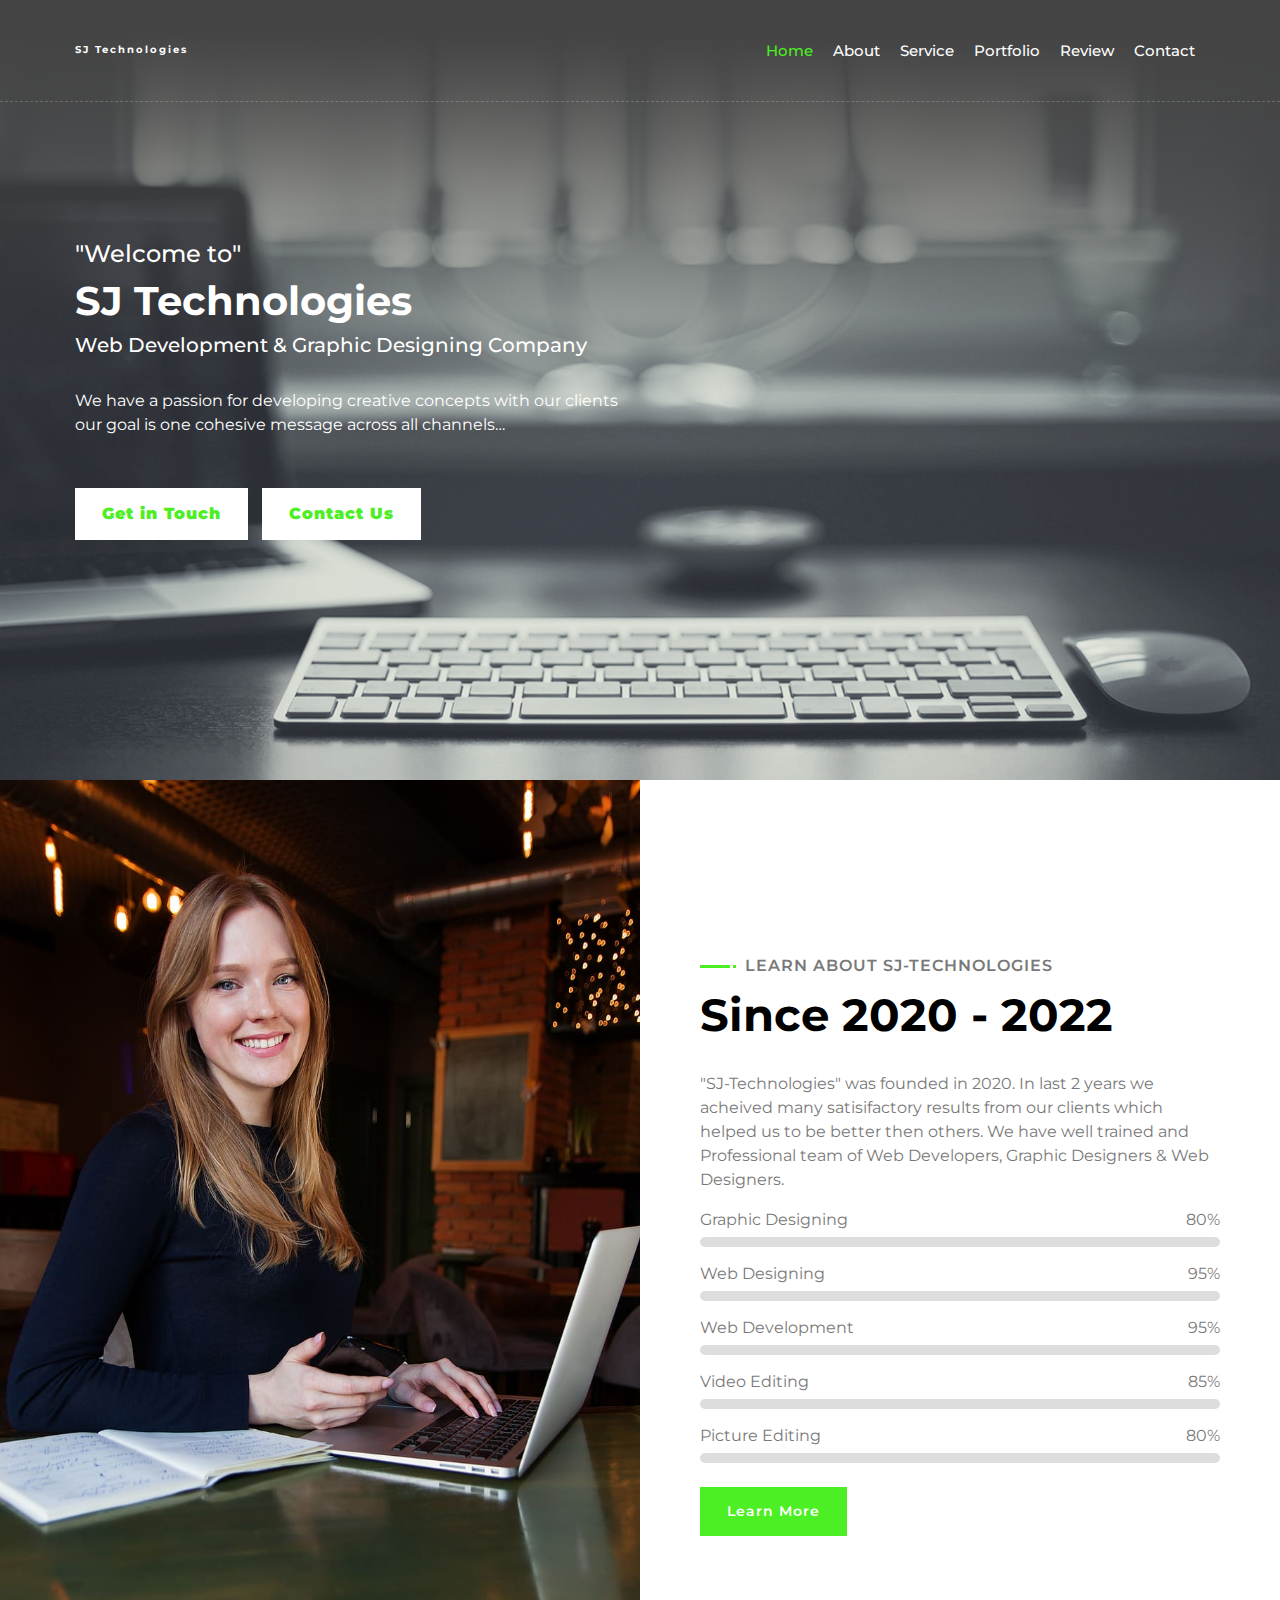
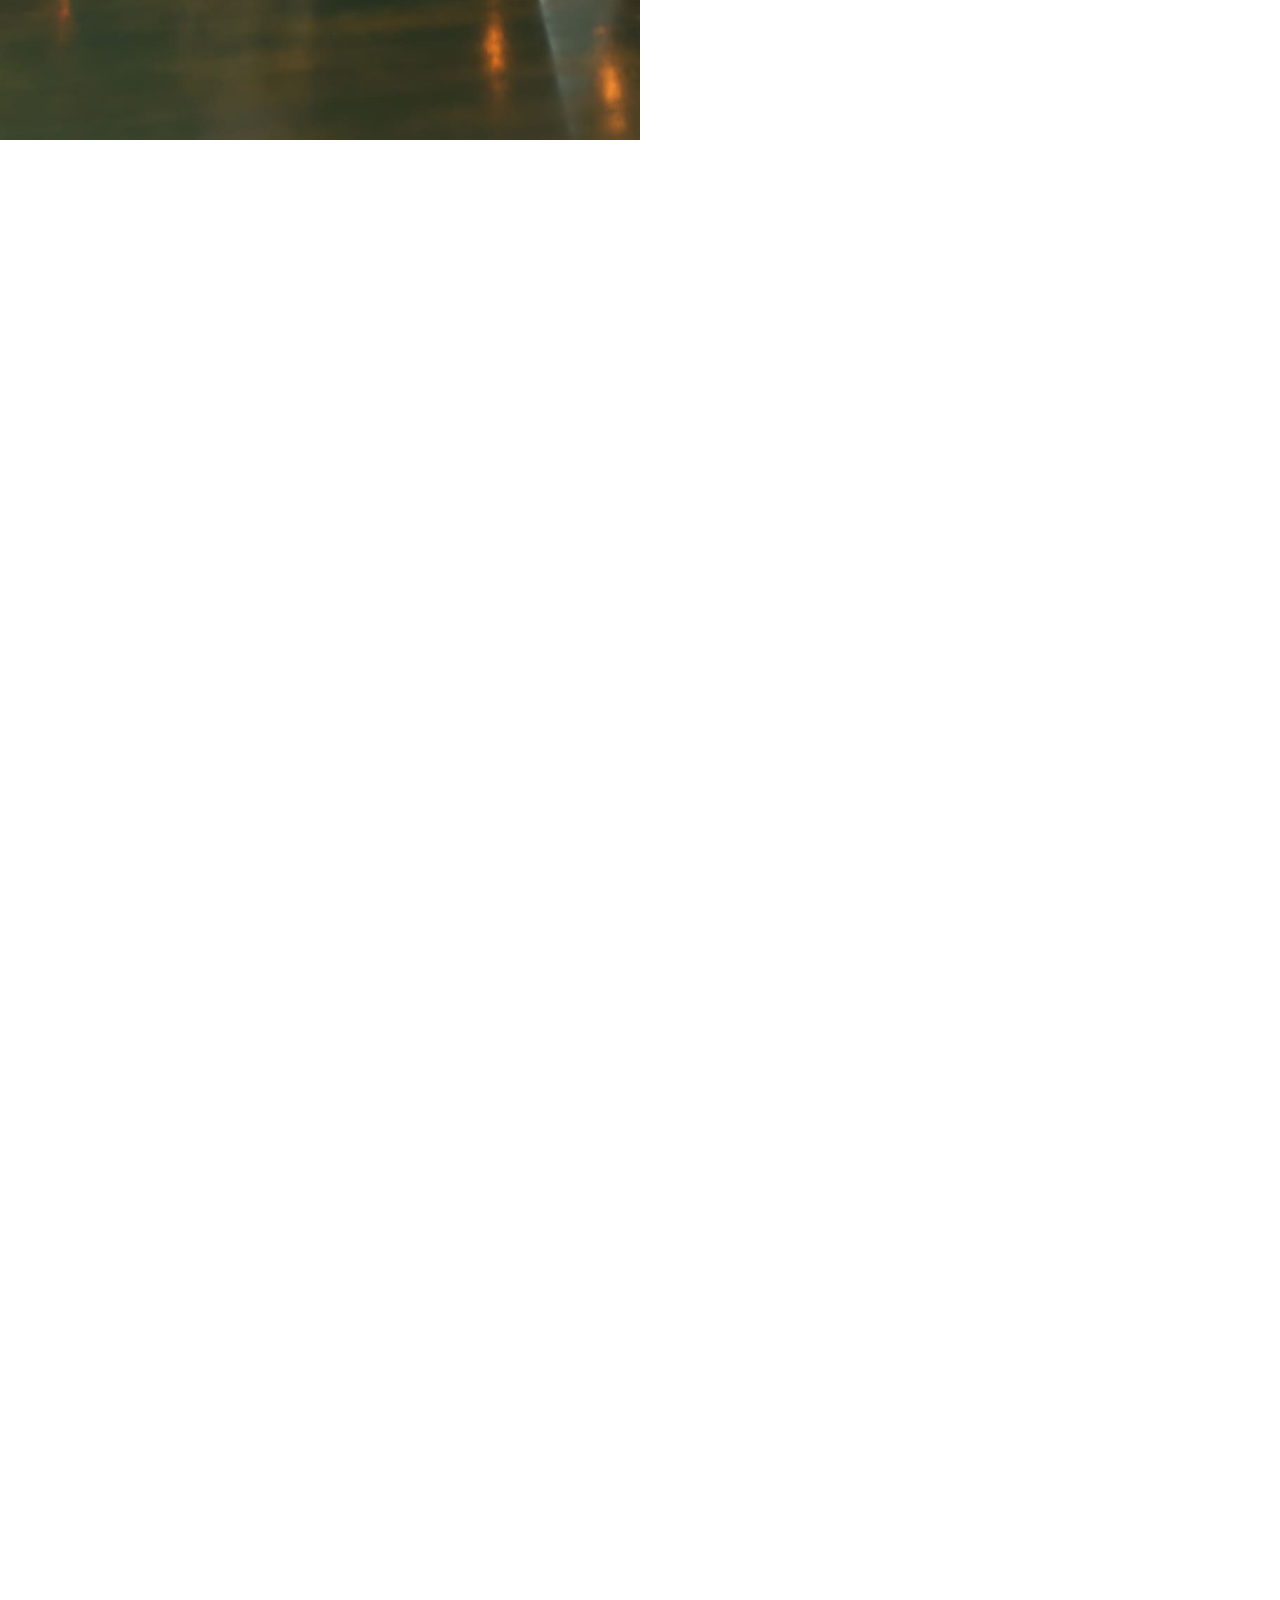
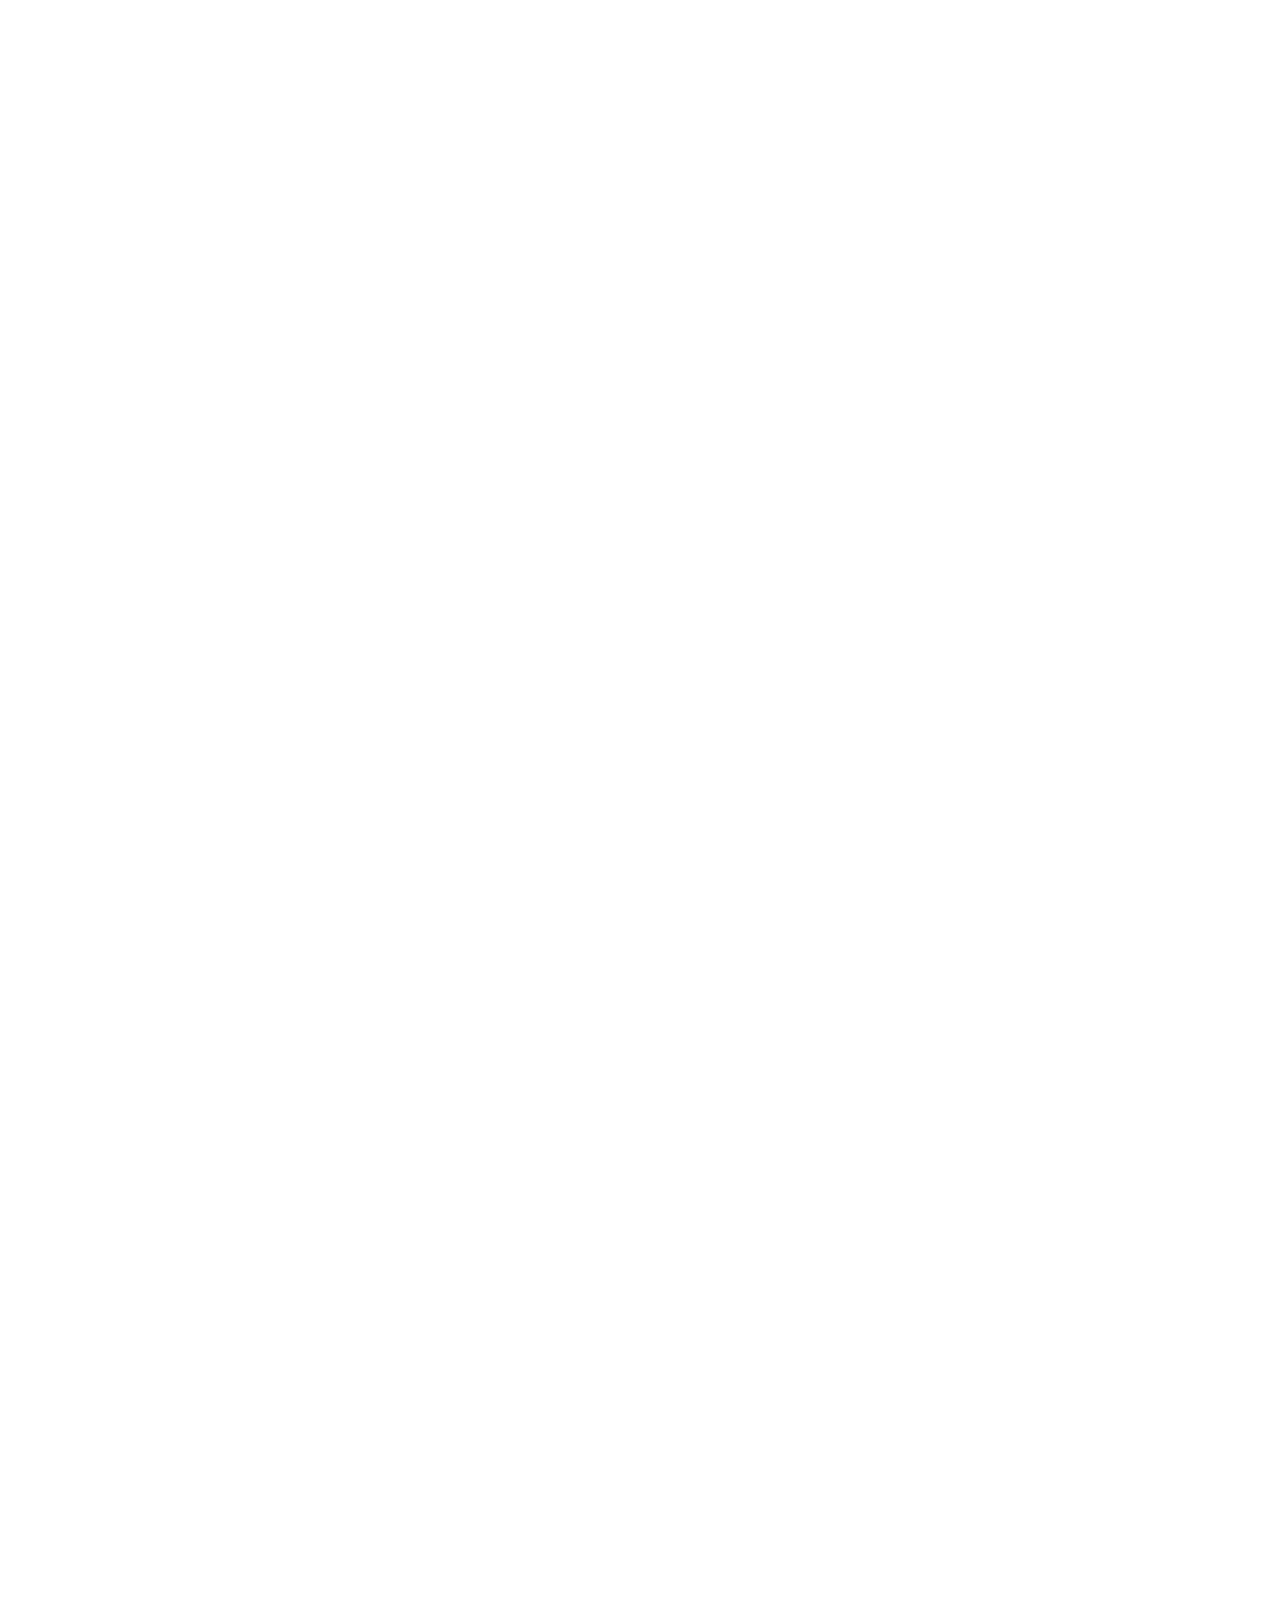
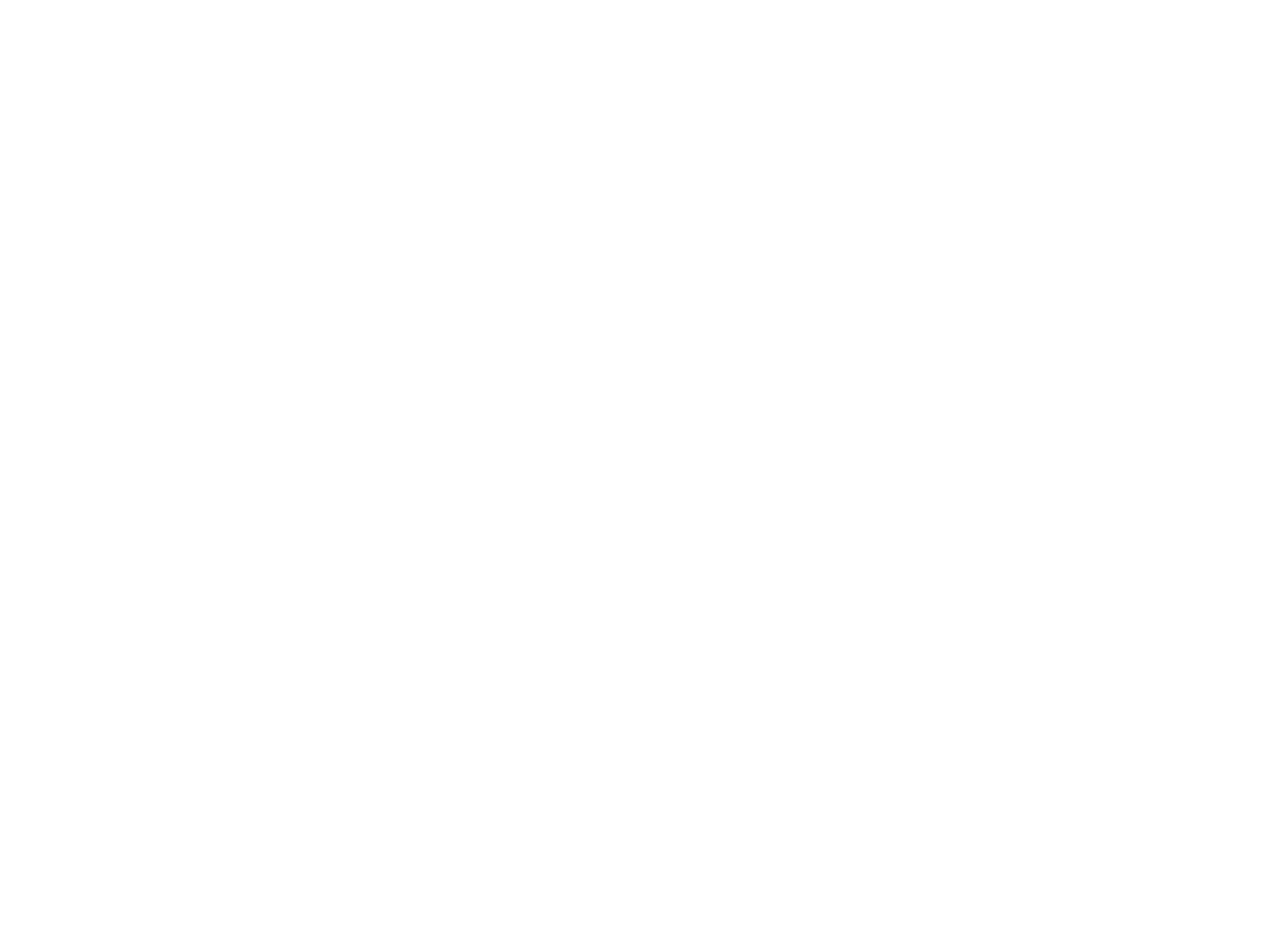
==== index.html @ 044979f4 "Update index.html" ====
<!DOCTYPE html>
<html lang="en">
    <head>
        <meta charset="utf-8">
        <title>SJ Technologies-The Name of Trust</title>
        <link rel="icon" type="image/x-icon" href="/img/favicon.ico">
        <meta content="width=device-width, initial-scale=1.0" name="viewport">
        <meta content="" name="keywords">
        <meta content="" name="description">

        <!-- Google Font ------>
        <link href="https://fonts.googleapis.com/css2?family=Montserrat:wght@300;400;500;600;700&display=swap" rel="stylesheet">

        <!-- CSS Libraries ------->
        <link href="https://stackpath.bootstrapcdn.com/bootstrap/4.4.1/css/bootstrap.min.css" rel="stylesheet">
        <link href="https://cdnjs.cloudflare.com/ajax/libs/font-awesome/5.10.0/css/all.min.css" rel="stylesheet">
        <link href="lib/animate/animate.min.css" rel="stylesheet">
        <link href="lib/owlcarousel/assets/owl.carousel.min.css" rel="stylesheet">
        <link href="lib/lightbox/css/lightbox.min.css" rel="stylesheet">

        <!----- My  Stylesheet ------>
        <link href="css/style.css" rel="stylesheet"
    </head>

    <body data-spy="scroll" data-target=".navbar" data-offset="51">
        <!-- Nav Bar Start ------->
        <div class="navbar navbar-expand-lg bg-light navbar-light">
            <div class="container-fluid">
                <a href="index.html" class="navbar-brand" style="font-size: 10px;" >SJ Technologies</a>
                <button type="button" class="navbar-toggler" data-toggle="collapse" data-target="#navbarCollapse">
                    <span class="navbar-toggler-icon"></span>
                </button>

                <div class="collapse navbar-collapse justify-content-between" id="navbarCollapse">
                    <div class="navbar-nav ml-auto">
                        <a href="#home" class="nav-item nav-link active">Home</a>
                        <a href="#about" class="nav-item nav-link">About</a>
                        <a href="#service" class="nav-item nav-link">Service</a>
                        <a href="#portfolio" class="nav-item nav-link">Portfolio</a>
                        <a href="#review" class="nav-item nav-link">Review</a>
                        <a href="#contact" class="nav-item nav-link">Contact</a>
                    </div>
                </div>
            </div>
        </div>
        <!-- Nav Bar End ------->


        <!-- shaizy Start -->
        <div class="shaizy" id="home">
            <div class="container-fluid">
                <div class="row align-items-center">
                    <div class="col-sm-12 col-md-6">
                        <div class="shaizy-content">
                            <div class="my data-text">
                                <br><br><br><br><br>
                                <h4 class="typed-text" style="color:#fff" >"Welcome to"</h4>
                                <h1><b>SJ Technologies</b></h1>
                                <h5 style="color: #fff;">Web Development & Graphic Designing Company</h5>
                                <div class="typed-text" style="color:#fff;">
                                <br>We have a passion for developing creative concepts with our clients  
                                our goal is one cohesive message across all channels…</p></div>
                            </div>
                            <div class="shaizy-btn">
                                <a class="btn" href="https://wa.me/923081568378?text=Hello%2C%20I%20have%20a%20question%20about%20your%20service.%0ACan%20you%20help%20me%20%3F" style="font-size:medium ;"><b>Get in Touch</b></a>
                                <a class="btn" href="#contact" style="font-size:medium ;"><b>Contact Us</b></a>
                            <br><br><br><br><br><br><br><br><br><br><br> 
                            </div>
                        </div>
                    </div>
                    </div>
                </div>
            </div>
        </div>
        <!-- Shaizy End -->


        <!-- About Start -->
        <div class="about wow fadeInUp" data-wow-delay="0.1s" id="about">
            <div class="container-fluid">
                <div class="row align-items-center">
                    <div class="col-lg-6">
                        <div class="about-img">
                            <img src="img/about.jpg" alt="Image">
                        </div>
                    </div>
                    <div class="col-lg-6">
                        <div class="about-content">
                            <div class="section-header text-left">
                                <p>Learn About SJ-Technologies</p>
                                <h2>Since 2020 - 2022</h2>
                            </div>
                            <div class="about-text">
                                <p>
                                    "SJ-Technologies" was founded in 2020.
                                 In last 2 years we acheived many satisifactory results from our clients which helped us to be better then others. We have well trained and Professional team of Web Developers, Graphic Designers & Web Designers.    
                                </p>
                            </div>
                            <div class="skills">
                                <div class="skill-name">
                                    <p>Graphic Designing</p><p>80%</p>
                                </div>
                                <div class="progress">
                                    <div class="progress-bar" role="progressbar" aria-valuenow="80" aria-valuemin="0" aria-valuemax="100"></div>
                                </div>
                                <div class="skill-name">
                                    <p>Web Designing</p><p>95%</p>
                                </div>
                                <div class="progress">
                                    <div class="progress-bar" role="progressbar" aria-valuenow="95" aria-valuemin="0" aria-valuemax="100"></div>
                                </div>
                                <div class="skill-name">
                                    <p>Web Development</p><p>95%</p>
                                </div>
                                <div class="progress">
                                    <div class="progress-bar" role="progressbar" aria-valuenow="95" aria-valuemin="0" aria-valuemax="100"></div>
                                </div>
                                <div class="skill-name">
                                    <p>Video Editing</p><p>85%</p>
                                </div>
                                <div class="progress">
                                    <div class="progress-bar" role="progressbar" aria-valuenow="85" aria-valuemin="0" aria-valuemax="100"></div>
                                </div>
                                <div class="skill-name">
                                    <p>Picture Editing</p><p>80%</p>
                                </div>
                                <div class="progress">
                                    <div class="progress-bar" role="progressbar" aria-valuenow="80" aria-valuemin="0" aria-valuemax="100"></div>
                                </div>
                                <br>
                            <a class="btn" href="#portfolio">Learn More</a>
                        </div>
                    </div>
                </div>
            </div>
        </div>
        <!-- About End -->
        
        
        <!-- Service Start -->
        <div class="service" id="service">
            <div class="container">
                <div class="section-header text-center wow zoomIn" data-wow-delay="0.1s">
                    Our
                    <h2>Amazing Quality Services</h2>
                </div>
                <div class="row">
                    <div class="col-lg-6 wow fadeInUp" data-wow-delay="0.0s">
                        <div class="service-item">
                            <div class="service-icon">
                                <i class="fa fa-laptop"></i>
                            </div>
                            <div class="service-text">
                                <h3>Graphic Designing</h3>
                                <p>
                                    We have a creative team of graphic designers which will amke your moments joyful.
                            
                                </p>
                            </div>
                        </div>
                    </div>
                    <div class="col-lg-6 wow fadeInUp" data-wow-delay="0.2s">
                        <div class="service-item">
                            <div class="service-icon">
                                <i class="fa fa-laptop-code"></i>
                            </div>
                            <div class="service-text">
                                <h3>Web Development</h3>
                                <p>
                                  We have a well trained & Professional Staff for Web Development.  
                                </p>
                            </div>
                        </div>
                    </div>
                    <div class="col-lg-6 wow fadeInUp" data-wow-delay="0.2s">
                        <div class="service-item">
                            <div class="service-icon">
                                <i class="fa fa-dice-d20"></i>
                            </div>
                            <div class="service-text">
                                <h3>Web Designing</h3>
                                <p>
                                  We have a best web designers which are willing to make your website attractive.  
                                </p>
                            </div>
                        </div>
                    </div>
                           
        <!-- Service End -->
        
        


        <!-- Portfolio Start -->
        <div class="portfolio" id="portfolio">
            <div class="container">
                <div class="section-header text-center wow zoomIn" data-wow-delay="0.1s">
                    <p>Our Portfolio</p>
                    <h2>Our Excellent Portfolio</h2>
                </div>
                <div class="row">
                    <div class="col-12">
                    </div>
                </div>
                <div class="row portfolio-container">
                    <div class="col-lg-4 col-md-6 col-sm-12 portfolio-item filter-1 wow fadeInUp" data-wow-delay="0.0s">
                        <div class="portfolio-wrap">
                            <div class="portfolio-img">
                                <img src="img/portfolio-1.jpg" alt="Image">
                            </div>
                            <div class="portfolio-text">
                                <h3>eCommerce Website</h3>
                                <a class="btn" href="img/portfolio-1.jpg" data-lightbox="portfolio">+</a>
                            </div>
                        </div>
                    </div>
                    <div class="col-lg-4 col-md-6 col-sm-12 portfolio-item filter-2 wow fadeInUp" data-wow-delay="0.2s">
                        <div class="portfolio-wrap">
                            <div class="portfolio-img">
                                <img src="img/portfolio-2.jpg" alt="Image">
                            </div>
                            <div class="portfolio-text">
                                <h3>Product Landing Page</h3>
                                <a class="btn" href="img/portfolio-2.jpg" data-lightbox="portfolio">+</a>
                            </div>
                        </div>
                    </div>
                    <div class="col-lg-4 col-md-6 col-sm-12 portfolio-item filter-3 wow fadeInUp" data-wow-delay="0.4s">
                        <div class="portfolio-wrap">
                            <div class="portfolio-img">
                                <img src="img/portfolio-3.jpg" alt="Image">
                            </div>
                            <div class="portfolio-text">
                                <h3>Business Website</h3>
                                <a class="btn" href="img/portfolio-3.jpg" data-lightbox="portfolio">+</a>
                            </div>
                        </div>
                    </div>
                    <div class="col-lg-4 col-md-6 col-sm-12 portfolio-item filter-1 wow fadeInUp" data-wow-delay="0.6s">
                        <div class="portfolio-wrap">
                            <div class="portfolio-img">
                                <img src="img/portfolio-4.jpg" alt="Image">
                            </div>
                            <div class="portfolio-text">
                                <h3>Logo Designing</h3>
                                <a class="btn" href="img/portfolio-4.jpg" data-lightbox="portfolio">+</a>
                            </div>
                        </div>
                    </div>
                    <div class="col-lg-4 col-md-6 col-sm-12 portfolio-item filter-2 wow fadeInUp" data-wow-delay="0.8s">
                        <div class="portfolio-wrap">
                            <div class="portfolio-img">
                                <img src="img/portfolio-5.jpg" alt="Image">
                            </div>
                            <div class="portfolio-text">
                                <h3>Social Media Covers</h3>
                                <a class="btn" href="img/portfolio-5.jpg" data-lightbox="portfolio">+</a>
                            </div>
                        </div>
                    </div>
                    <div class="col-lg-4 col-md-6 col-sm-12 portfolio-item filter-3 wow fadeInUp" data-wow-delay="1s">
                        <div class="portfolio-wrap">
                            <div class="portfolio-img">
                                <img src="img/portfolio-6.jpg" alt="Image">
                            </div>
                            <div class="portfolio-text">
                                <h3>Video Editing Services</h3>
                                <a class="btn" href="img/portfolio-6.jpg" data-lightbox="portfolio">+</a>
                            </div>
                        </div>
                    </div>
                </div>
            </div>
        </div><br><br><br><br><br><br>
        <!-- Portfolio End -->
        
        
        <!-- Testimonial Start -->
        <div class="testimonial wow fadeInUp" data-wow-delay="0.1s" id="review">
            <div class="container">
                <div class="testimonial-icon">
                    <div class="text-center" >
                        <h5 style="color:rgba(17, 17, 17, 0.322) ;"><b>Our</b></h5>
                        <h1><b>Recent Client Reviews</b></h1>
                    </div>
                    <i class="fa fa-quote-left"></i>
                </div>
                <div class="owl-carousel testimonials-carousel">
                    <div class="testimonial-item">
                        <div class="testimonial-img">
                            <img src="img/testimonial-1.jpg" alt="Image">
                        </div>
                        <div class="testimonial-text">
                            <p>
                                Great Services in a short time.
                            </p>
                            <h3>Jack Stuart</h3>
                            <h4>Small Business Entrepreneur</h4>
                        </div>
                    </div>
                    <div class="testimonial-item">
                        <div class="testimonial-img">
                            <img src="img/testimonial-2.jpg" alt="Image">
                        </div>
                        <div class="testimonial-text">
                            <p>
                                “By my best estimates, what you’ve done that was just perfect. We can constantly improve because of people like you.”
                            </p>
                            <h3>Mike Harrison</h3>
                            <h4>E-Commerce</h4>
                        </div>
                    </div>
                    <div class="testimonial-item">
                        <div class="testimonial-img">
                            <img src="img/testimonial-3.jpg" alt="Image">
                        </div>
                        <div class="testimonial-text">
                            <p>
                                Shahwaiz, was very pleasant to work with. In addition he did excellent work. I recommend him highly
                            </p>
                            <h3>Rose Barquin</h3>
                            <h4>Spanish Language Teacher</h4>
                        </div>
                    </div>
                </div>
            </div>
        </div>
        <!-- Testimonial End -->
        
        
        <!-- BOD Start -->
                <div class="team" id="team">
                    <div class="container">
                        <div class="section-header text-center wow zoomIn" data-wow-delay="0.1s">
                            <p>Our</p>
                            <h2>Board of Directors</h2>
                        </div>
                        <div class="row">
                            <div class="col-lg-6 wow fadeInUp" data-wow-delay="0.0s">
                                <div class="team-item">
                                    <div class="team-img">
                                        <img src="img/Shaizy.jpg" alt="Shahwaiz Shahid Ali Khan">
                                    </div>
                                    <div class="team-text">
                                        <h2>Shahwaiz Shahid Ali Khan</h2>
                                        <h4>Director & Founder of SJ Technologies</h4>
                                        <div class="team-social">
                                            <a class="btn" href=""><i class="fab fa-twitter"></i></a>
                                            <a class="btn" href="https://m.facebook.com/alexhunt8"><i class="fab fa-facebook-f"></i></a>
                                            <a class="btn" href=""><i class="fab fa-linkedin-in"></i></a>
                                            <a class="btn" href=""><i class="fab fa-instagram"></i></a>
                                        </div>
                                    </div>
                                </div>
                            </div>
                            <div class="col-lg-6 wow fadeInUp" data-wow-delay="0.2s">
                                <div class="team-item">
                                    <div class="team-img">
                                        <img src="img/saad.jpg" alt="Saad Saleem">
                                    </div>
                                    <div class="team-text">
                                        <h2>Saad Saleem</h2>
                                        <h4>C.E.O & Co-Founder of SJ Technologies</h4>
                                        <div class="team-social">
                                            <a class="btn" href=""><i class="fab fa-twitter"></i></a>
                                            <a class="btn" href=""><i class="fab fa-facebook-f"></i></a>
                                            <a class="btn" href=""><i class="fab fa-linkedin-in"></i></a>
                                            <a class="btn" href=""><i class="fab fa-instagram"></i></a>
                                        </div>
                                    </div>
                                </div>
                            </div>
                    
                <!-- BOD End -->
        
        <!-- Contact Start -->
        <div class="contact wow fadeInUp" data-wow-delay="0.1s" id="contact">
            <div class="container-fluid">
                <div class="container">
                    <div class="row align-items-center">
                        <div class="col-md-4"></div>
                        <div class="col-md-8">
                            <div class="contact-form">
                                <div id="success"></div>
                                <form name="sentMessage" id="contactForm" novalidate="novalidate">
                                    <div class="control-group">
                                        <input type="text" class="form-control" id="name" placeholder="Your Name" required="required" data-validation-required-message="Please enter your name" />
                                        <p class="help-block"></p>
                                    </div>
                                    <div class="control-group">
                                        <input type="email" class="form-control" id="email" placeholder="Your Email" required="required" data-validation-required-message="Please enter your email" />
                                        <p class="help-block"></p>
                                    </div>
                                    <div class="control-group">
                                        <input type="text" class="form-control" id="subject" placeholder="Subject" required="required" data-validation-required-message="Please enter a subject" />
                                        <p class="help-block"></p>
                                    </div>
                                    <div class="control-group">
                                        <textarea class="form-control" id="message" placeholder="Message" required="required" data-validation-required-message="Please enter your message"></textarea>
                                        <p class="help-block"></p>
                                    </div>
                                    <div>
                                        <button class="btn" type="submit" id="sendMessageButton">Send Message</button>
                                    </div>
                                </form>
                            </div>
                        </div>
                    </div>
                </div>
            </div>
        </div>
        <!-- Contact End -->

        <!-- Footer Start -->
        <div class="footer wow fadeIn" data-wow-delay="0.3s">
            <div class="container-fluid">
                <div class="container">
                    <div class="footer-info">
                        <h2>SJ-Technologies</h2>
                        <h3>Islamabad Capital Territory, Pakistan</h3>
                        <div class="footer-menu">
                            <p>+92-3081568378</p>
                            <p>info@sjtechnologies.com</p>
                        </div>
                        <div class="footer-social">
                            <a href=""><i class="fab fa-twitter"></i></a>
                            <a href="https://m.facebook.com/sjtechnogies5"><i class="fab fa-facebook-f"></i></a>
                            <a href=""><i class="fab fa-youtube"></i></a>
                            <a href=""><i class="fab fa-instagram"></i></a>
                            <a href=""><i class="fab fa-linkedin-in"></i></a>
                        </div>
                    </div>
                </div>
                <div class="container copyright">
                    <p>&copy; <a href="#">Shawaiz.com</a>, All Right Reserved | 
                </div>
            </div>
        </div>
        <!-- Footer End -->
        
        
        <!-- Back to top button -->
        <a href="#home" class="btn back-to-top"><i class="fas fa-chevron-up"></i></a>
        
        
        <!-- Pre Loader -->
        <div id="loader" class="show">
            <div class="loader"></div>
        </div>

        
        <!-- JavaScript Libraries -->
        <script src="https://code.jquery.com/jquery-3.4.1.min.js"></script>
        <script src="https://stackpath.bootstrapcdn.com/bootstrap/4.4.1/js/bootstrap.bundle.min.js"></script>
        <script src="lib/easing/easing.min.js"></script>
        <script src="lib/wow/wow.min.js"></script>
        <script src="lib/waypoints/waypoints.min.js"></script>
        <script src="lib/typed/typed.min.js"></script>
        <script src="lib/owlcarousel/owl.carousel.min.js"></script>
        <script src="lib/isotope/isotope.pkgd.min.js"></script>
        <script src="lib/lightbox/js/lightbox.min.js"></script>
        
        <!-- Contact Javascript File -->
        <script src="mail/jqBootstrapValidation.min.js"></script>
        <script src="mail/contact.js"></script>

        <!--Javascript -->
        <script src="js/main.js"></script>
    </body>
</html>
---- css/style.css ----
/*******************************/
/********* Casual CSS *********/
/*******************************/
body {
    color: #797979;
    background-color: #ffffff;
    font-family: 'Montserrat', sans-serif;
}

h1 {
    color:#ffffff
}

h2 {
color:black;
}
h3, 
h4,
h5, 
h6 {
    color: #414141;
}

a {
    color: #313131;
    transition: .3s;
}

a:hover,
a:active,
a:focus {
    color: #4cef23;
    outline: none;
    text-decoration: none;
}

.btn:focus,
.form-control:focus {
    box-shadow: none;
}

.container-fluid {
    max-width: 1366px;
}

.btn {
    padding: 12px 25px;
    font-size: 14px;
    font-weight: 600;
    letter-spacing: 1px;
    color: #ffffff;
    background: #4cef23;
    border: 2px solid transparent;
    border-radius: 0;
    box-shadow: inset 0 0 0 50px #4cef23;
    transition: ease-out 0.3s;
    -webkit-transition: ease-out 0.3s;
    -moz-transition: ease-out 0.3s;
}

.btn:hover {
    color: #4cef23;
    background: transparent;
    box-shadow: inset 0 0 0 0 #4cef23;
    border-color: #4cef23;
}

#loader {
    position: fixed;
    top: 0;
    right: 0;
    bottom: 0;  
    left: 0;
    display: flex;
    align-items: center;
    justify-content: center;
    background: #ffffff;
    opacity: 0;
    visibility: hidden;
    -webkit-transition: opacity .3s ease-out, visibility 0s linear .3s;
    -o-transition: opacity .3s ease-out, visibility 0s linear .3s;
    transition: opacity .3s ease-out, visibility 0s linear .3s;
    z-index: 999;
}

#loader.show {
    -webkit-transition: opacity .6s ease-out, visibility 0s linear 0s;
    -o-transition: opacity .6s ease-out, visibility 0s linear 0s;
    transition: opacity .6s ease-out, visibility 0s linear 0s;
    visibility: visible;
    opacity: 1;
}

#loader .loader {
    position: relative;
    width: 45px;
    height: 45px;
    border: 5px solid #dddddd;
    border-top: 5px solid #4cef23;
    border-radius: 50%;
    -webkit-animation: spin 2s linear infinite;
    animation: spin 2s linear infinite;
}

@-webkit-keyframes spin {
    0% { -webkit-transform: rotate(0deg); }
    100% { -webkit-transform: rotate(360deg); }
}

@keyframes spin {
    0% { transform: rotate(0deg); }
    100% { transform: rotate(360deg); }
}

.back-to-top {
    position: fixed;
    display: none;
    width: 44px;
    height: 44px;
    padding: 8px 0;
    text-align: center;
    line-height: 1;
    font-size: 22px;
    right: 15px;
    bottom: 15px;
    z-index: 9;
}

.back-to-top i {
    color: #ffffff;
}

.back-to-top:hover i {
    color: #4cef23;
}


/**********************************/
/*********** Nav Bar CSS **********/
/**********************************/
.navbar {
    position: relative;
    transition: .5s;
    z-index: 999;
}

.navbar.nav-sticky {
    position: fixed;
    top: 0;
    width: 100%;
    box-shadow: 0 2px 5px rgba(0, 0, 0, .3);
}

.navbar .navbar-brand {
    margin: 0;
    font-size: 45px;
    line-height: 0px;
    font-weight: 700;
    letter-spacing: 2px;
    transition: .5s;
    
}

.navbar .navbar-brand img {
    max-width: 100%;
    max-height: 40px;
}

.navbar .dropdown-menu {
    margin-top: 0;
    border: 0;
    border-radius: 0;
    background: #f8f9fa;
}

@media (min-width: 992px) {
    .navbar {
        position: absolute;
        width: 100%;
        padding: 30px 60px;
        background: transparent !important;
        border-bottom: 1px dashed rgba(256, 256, 256, .2);
        z-index: 9;
    }
    
    .navbar.nav-sticky {
        padding: 10px 60px;
        background: #ffffff !important;
    }
    
    .navbar .navbar-brand {
        color: #ffffff;
    }
    
    .navbar.nav-sticky .navbar-brand {
        color: #4cef23;
    }

    .navbar-light .navbar-nav .nav-link,
    .navbar-light .navbar-nav .nav-link:focus {
        padding: 10px 10px 8px 10px;
        color: #ffffff;
        font-size: 15px;
        font-weight: 500;
    }
    
    .navbar-light.nav-sticky .navbar-nav .nav-link,
    .navbar-light.nav-sticky .navbar-nav .nav-link:focus {
        color: black;
    }

    .navbar-light .navbar-nav .nav-link:hover,
    .navbar-light .navbar-nav .nav-link.active {
        color: #4cef23;
    }
    
    .navbar-light.nav-sticky .navbar-nav .nav-link:hover,
    .navbar-light.nav-sticky .navbar-nav .nav-link.active {
        color: #4cef23;
    }
}

@media (max-width: 991.98px) {   
    .navbar {
        padding: 15px;
        background: #1111 !important;
    }
    
    .navbar .navbar-brand {
        color: #4cef23;
    }
    
    .navbar .navbar-nav {
        margin-top: 15px;
    }
    
    .navbar a.nav-link {
        padding: 5px;
    }
    
    .navbar .dropdown-menu {
        box-shadow: none;
    }
}


/*******************************/
/********** Shaizy CSS ***********/
/*******************************/
.shaizy {
    position: relative;
    width: 100%;
    margin-bottom: 45px;
    padding: 120px 0 0 0;
    overflow: hidden;
    background: linear-gradient(#0000,#0000), url(../img/shaizy-bg.jpg);
    background-position: center;
    background-repeat: no-repeat;
    background-size: cover;
}

.shaizy .container-fluid {
    padding: 0;
}

.shaizy .shaizy-image {
    position: relative;
    text-align: right;
    padding-right: 75px;
}

.shaizy .shaizy-image img {
    max-width: 200%;
    max-height: 200%;
}

.shaizy .shaizy-content {
    position: relative;
    padding-left: 75px;
    display: flex;
    align-items: flex-start;
    justify-content: center;
    flex-direction: column;
}

.shaizy .shaizy-text p {
    color: #ffffff;
    font-size: 25px;
    font-weight: 600;
    margin-bottom: 15px;
}

.shaizy .shaizy-text h1 {
    color: #ffffff;
    font-size: 60px;
    font-weight: 700;
    letter-spacing: 3px;
    margin-bottom: 15px;
}

.shaizy .shaizy-text h2 {
    display: inline-block;
    margin: 0;
    height: 35px;
    color: #ffffff;
    font-size: 35px;
    font-weight: 600;
}

.shaizy .shaizy-text .typed-text {
    display: none;
}

.shaizy .shaizy-text .typed-cursor {
    font-size: 35px;
    font-weight: 300;
    color: #ffffff;
}

.shaizy .shaizy-btn .btn {
    margin-top: 35px;
    color: #4cef23;
    background: #ffffff;
    box-shadow: inset 0 0 0 50px #ffffff;
}

.shaizy .shaizy-btn .btn:hover {
    color: #ffffff;
    background: transparent;
    box-shadow: inset 0 0 0 0 #ffffff;
    border-color: #ffffff;
}

.shaizy .shaizy-btn .btn:first-child {
    margin-right: 10px;
}

@media (max-width: 991.98px) {
    .shaizy {
        padding-top: 60px;
    }
    
    .shaizy .shaizy-content {
        padding: 0 15px;
    }
    
    .shaizy .shaizy-text p {
        font-size: 20px;
    }
    
    .shaizy .shaizy-text h1 {
        font-size: 45px;
    }
    
    .shaizy .shaizy-text h2 {
        font-size: 25px;
        height: 25px;
    }
    
    .shaizy .shaizy-btn .btn {
        padding: 12px 30px;
        letter-spacing: 1px;
    }
}

@media (max-width: 767.98px) {
    .shaizy {
        padding-top: 60px;
        padding-bottom: 60px;
    }
    
    .shaizy,
    .shaizy .shaizy-text,
    .shaizy .shaizy-btn {
        width: 100%;
        text-align: center;
    }
    
    .shaizy .shaizy-text p {
        font-size: 18px;
    }
    
    .shaizy .shaizy-text h1 {
        font-size: 35px;
    }
    
    .shaizy .shaizy-text h2 {
        font-size: 22px;
        height: 22px;
    }
    
    .shaizy .shaizy-btn .btn {
        padding: 10px 15px;
        letter-spacing: 1px;
    }
}

@media (max-width: 575.98px) {
    .shaizy .shaizy-text p {
        font-size: 16px;
    }
    
    .shaizy .shaizy-text h1 {
        font-size: 30px;
    }
    
    .shaizy .shaizy-text h2 {
        font-size: 18px;
        height: 18px;
    }
    
    .shaizy .shaizy-btn .btn {
        padding: 8px 10px;
        letter-spacing: 0;
    }
}


/*******************************/
/******* Section Header ********/
/*******************************/
.section-header {
    position: relative;
    margin-bottom: 45px;
}

.section-header p {
    display: inline-block;
    margin: 0 30px;
    margin-bottom: 10px;
    padding-left: 15px;
    position: relative;
    font-size: 16px;
    font-weight: 600;
    letter-spacing: 1px;
    text-transform: uppercase;
    background: #ffffff;
}

.section-header p::before {
    position: absolute;
    content: "";
    height: 3px;
    top: 11px;
    right: 0;
    left: -30px;
    background: #4cef23;
    z-index: -1;
}

.section-header p::after {
    position: absolute;
    content: "";
    width: 3px;
    height: 3px;
    top: 11px;
    left: 3px;
    background: #4cef23;
    z-index: 1;
}

.section-header h2 {
    margin: 0;
    position: relative;
    font-size: 45px;
    font-weight: 700;
}

@media (max-width: 767.98px) {
    .section-header h2 {
        font-size: 30px;
    }
}


/*******************************/
/********** About CSS **********/
/*******************************/
.about {
    position: relative;
    width: 100%;
    margin: -45px 0 45px 0;
}

.about .col-lg-6 {
    padding: 0;
}

.about .section-header {
    margin-bottom: 30px;
}

.about .about-img {
    position: relative;
    height: 100%;
}

.about .about-img img {
    position: relative;
    width: 100%;
    height: 100%;
    object-fit: cover;
}

.about .about-content {
    padding: 0 60px;
}

.about .about-text p {
    font-size: 16px;
}

.about .skills {
    margin-bottom: 30px;
}

.about .skill-name {
    margin-top: 15px;
}

.about .skill-name p {
    display: inline-block;
    margin-bottom: 5px;
    font-size: 16px;
    font-weight: 400;
}

.about .skill-name p:last-child {
    float: right;
}

.about .progress {
    height: 10px;
    border-radius: 10px;
    background: #dddddd;
}

.about .progress .progress-bar {
    width: 0px;
    background: #4cef23;
    border-radius: 10px;
    transition: 2s;
}

.about .about-text a.btn {
    margin-top: 15px;
}

@media (max-width: 991.98px) {
    .about .about-content {
        padding: 45px 15px 0 15px;
    }
}




/*******************************/
/********* Service CSS *********/
/*******************************/
.service {
    position: relative;
    width: 100%;
    padding: 45px 0 15px 0;
}

.service .service-item {
    position: relative;
    margin-bottom: 30px;
    display: flex;
    align-items: center;
    box-shadow: inset 0 0 0 0 transparent;
    transition: ease-out 0.5s;
}

.service .service-item:hover {
    box-shadow: inset 800px 0 0 0 #4cef23;
}

.service .service-icon {
    position: relative;
    width: 150px;
    min-height: 150px;
    display: flex;
    align-items: center;
    justify-content: center;
    border: 1px solid #4cef23;
    background: #ffffff;
}

.service .service-icon i {
    position: relative;
    font-size: 60px;
    color: #4cef23;
    transition: .3s;
}

.service .service-item:hover i {
    font-size: 75px;
}

.service .service-text {
    position: relative;
    width: calc(100% - 120px);
    padding: 0 30px;
}

.service .service-text h3 {
    margin-bottom: 10px;
    font-size: 20px;
    font-weight: 600;
    transition: 1s;
}

.service .service-text p {
    margin: 0;
    font-size: 16px;
    transition: 1s;
}

.service .service-item:hover .service-text h3,
.service .service-item:hover .service-text p {
    color: #ffffff;
}

@media (max-width: 575.98px) {
    .service .service-text h3 {
        font-size: 16px;
        margin-bottom: 5px;
    }
    
    .service .service-text p {
        font-size: 14px;
    }
}


/*******************************/
/******** Portfolio CSS ********/
/*******************************/
.portfolio {
    position: relative;
    width: 100%;
    padding: 45px 0 15px 0;
}

.portfolio #portfolio-filter {
    padding: 0;
    margin: -15px 0 25px 0;
    list-style: none;
    font-size: 0;
    text-align: center;
}

.portfolio #portfolio-filter li {
    cursor: pointer;
    display: inline-block;
    margin: 5px;
    padding: 6px 12px;
    font-size: 14px;
    font-weight: 600;
    color: #ffffff;
    background: #4cef23;
    border: 2px solid transparent;
    border-radius: 0;
    box-shadow: inset 0 0 0 50px #4cef23;
    transition: ease-out 0.3s;
    -webkit-transition: ease-out 0.3s;
    -moz-transition: ease-out 0.3s;
}

.portfolio #portfolio-filter li:hover,
.portfolio #portfolio-filter li.filter-active {
    color: #4cef23;
    background: transparent;
    box-shadow: inset 0 0 0 0 #4cef23;
    border-color: #4cef23;
}

.portfolio .portfolio-item {
    position: relative;
}

.portfolio .portfolio-wrap {
    position: relative;
    width: 100%;
}

.portfolio .portfolio-img {
    position: relative;
    overflow: hidden;
}

.portfolio .portfolio-img img {
    position: relative;
    width: 100%; 
    height: 100%; 
    object-fit: cover;
    transform: scale(1.1);
    transition: .5s;
}

.portfolio .portfolio-item:hover img {
    margin-left: 15px;
}

.portfolio .portfolio-text {
    position: relative;
    height: 60px;
    width: calc(100% - 30px);
    margin: -30px 15px 30px 15px;
    display: flex;
    align-items: center;
    background: #ffffff;
    box-shadow: 0 0 15px rgba(0, 0, 0, .12);
}

.portfolio .portfolio-text h3 {
    width: calc(100% - 70px);
    font-size: 18px;
    font-weight: 600;
    margin: 0 0 0 15px;
    white-space: nowrap;
    overflow: hidden;
}

.portfolio .portfolio-text a.btn {
    width: 50px;
    height: 50px;
    padding: 0 0 2px 1px;
    display: flex;
    align-items: center;
    justify-content: center;
    font-size: 45px;
    font-weight: 100;
}

.portfolio .portfolio-item:hover a.btn {
    color: #4cef23;
    background: transparent;
    box-shadow: inset 0 0 0 0 #4cef23;
    border-color: #4cef23;
}

/*******************************/
/*********** Team CSS **********/
/*******************************/
.team {
    position: relative;
    width: 100%;
    padding: 45px 0 15px 0;
}

.team .team-item {
    position: relative;
    background: #ffffff;
    margin-bottom: 30px;
    display: flex;
    align-items: center;
    justify-content: flex-start;
    box-shadow: inset 0 0 0 0 transparent;
    transition: ease-out 0.5s;
}

.team .team-img {
    position: relative;
    width: 50%;
    overflow: hidden;
}

.team .team-img img {
    position: relative;
    width: 100%;
    transition: .5s;
}

.team .team-text {
    position: relative;
    width: 50%;
    padding: 0 30px;
}

.team .team-text h2 {
    color: #4cef23;
    font-size: 18px;
    font-weight: 600;
    margin-bottom: 5px;
    transition: 1s;
}

.team .team-text h4 {
    font-size: 14px;
    font-weight: 600;
    margin-bottom: 15px;
    transition: 1s;
}

.team .team-text p {
    margin-bottom: 20px;
    transition: 1s;
}

.team .team-social {
    position: relative;
    display: flex;
    align-items: center;
    justify-content: flex-start;
}

.team .team-social a.btn {
    width: 35px;
    height: 35px;
    padding: 0;
    display: flex;
    align-items: center;
    justify-content: center;
    font-size: 14px;
    font-weight: normal;
    margin-right: 5px;
}

.team .team-item:hover {
    box-shadow: inset 800px 0 0 0 #4cef23;
}

.team .team-item:hover .team-img img {
    transform: scale(1.2);
}

.team .team-item:hover .team-text h2,
.team .team-item:hover .team-text h4,
.team .team-item:hover .team-text p {
    color: #ffffff;
}

.team .team-item:hover .team-social a.btn {
    background: #ffffff;
}

.team .team-item:hover .team-social a.btn:hover {
    border-color: #ffffff;
}

@media(max-width: 575.98px) {
    .team .team-text {
        padding: 0 15px;
    }
    
    .team .team-text h2 {
        font-size: 16px;
        margin-bottom: 0;
    }

    .team .team-text h4 {
        margin-bottom: 5px;
    }

    .team .team-text p {
        font-size: 14px;
        line-height: 18px;
        margin-bottom: 10px;
    }
}


/*******************************/
/******* Testimonial CSS *******/
/*******************************/
.testimonial {
    position: relative;
    width: 100%;
    margin: 45px 0;
    padding: 90px 0;
    background: #4cef23;
}

.testimonial .container {
    max-width: 900px;
}

.testimonial .testimonial-icon {
    margin-bottom: 45px;
    text-align: center;
}

.testimonial .testimonial-icon i {
    font-size: 60px;
    color: rgba(256, 256, 256, .5);
}

.testimonial .testimonial-item {
    position: relative;
    margin: 0 15px;
    text-align: center;
}

.testimonial .testimonial-img {
    position: relative;
    margin-bottom: 15px;
    z-index: 1;
}

.testimonial .testimonial-item img {
    margin: 0 auto;
    width: 120px;
    padding: 10px;
    border: 5px dotted #ffffff;
    border-radius: 100px;
}

.testimonial .testimonial-text {
    position: relative;
    margin-top: -70px;
    padding: 65px 35px 30px 35px;
    text-align: center;
    background: #ffffff;
    border-radius: 500px;
}

.testimonial .testimonial-item p {
    font-size: 18px;
    font-style: italic;
}

.testimonial .testimonial-text h3 {
    color: #4cef23;
    font-size: 18px;
    font-weight: 600;
    margin-bottom: 10px;
}

.testimonial .testimonial-text h4 {
    color: #666666;
    font-size: 14px;
    margin-bottom: 0;
}

.testimonial .owl-dots {
    margin-top: 15px;
    text-align: center;
}

.testimonial .owl-dot {
    display: inline-block;
    margin: 0 5px;
    width: 90px;
    height: 90px;
    border-radius: 50%;
    background: rgba(256, 256, 256, .5);
}

.testimonial .owl-dot.active {
    background: #ffffff;
}


/*******************************/
/********* Contact CSS *********/
/*******************************/
.contact {
    position: relative;
    width: 100%;
    margin: 45px 0;
    background: #4cef23;
}

.contact .container-fluid {
    background: url(../img/contact.jpg) left center no-repeat;
    background-size: contain;
}

.contact .contact-form {
    position: relative;
    padding: 90px 0 90px 45px;
    background: #4cef23;
}

.contact .contact-form input {
    color: #ffffff;
    padding: 15px 0;
    background: none;
    border-radius: 0;
    border: none;
    border-bottom: 1px solid rgba(256, 256, 256, .5);
}

.contact .contact-form textarea {
    color: #ffffff;
    height: 90px;
    padding: 15px 0;
    background: none;
    border-radius: 0;
    border: none;
    border-bottom: 1px solid rgba(256, 256, 256, .5);
}

.contact .contact-form .form-control::placeholder {
    color: #ffffff;
    opacity: 1;
}

.contact .contact-form .form-control:-ms-input-placeholder,
.contact .contact-form .form-control::-ms-input-placeholder {
    color: #ffffff;
}

.contact .contact-form .btn {
    margin-top: 35px;
    color: #4cef23;
    background: #ffffff;
    box-shadow: inset 0 0 0 50px #ffffff;
}

.contact .contact-form .btn:hover {
    color: #ffffff;
    background: transparent;
    box-shadow: inset 0 0 0 0 #ffffff;
    border-color: #ffffff;
}

.contact .help-block ul {
    margin: 0;
    padding: 0;
    list-style-type: none;
    font-size: 14px;
    font-style: italic;
    color: #ffffff;
}

@media (max-width: 767.98px) {
    .contact .container-fluid {
        background: none;
    }
    
    .contact .contact-form {
        padding: 90px 0;
    }
}



/*******************************/
/********* Footer CSS **********/
/*******************************/
.footer {
    position:relative;
    width: 100%;
    margin-top: 45px;
    background: #4cef23;
}

.footer .container-fluid {
    padding: 60px 0 0 0;
}

.footer .footer-info {
    position: relative;
    width: 100%;
    text-align: center;
}

.footer .footer-info h2 {
    margin-bottom: 20px;
    font-size: 30px;
    font-weight: 700;
    color: #ffffff;
}

.footer .footer-info h3 {
    margin-bottom: 25px;
    font-size: 22px;
    font-weight: 600;
    color: #ffffff;
}

.footer .footer-menu {
    width: 100%;
    display: flex;
    justify-content: center;
}

.footer .footer-menu p {
    color: #ffffff;
    font-size: 22px;
    font-weight: 600;
    line-height: 20px;
    padding: 0 15px;
    border-right: 1px solid #ffffff;
}

.footer .footer-menu p:last-child {
    border: none;
}

.footer .footer-social {
    position: relative;
    margin-top: 15px;
}

.footer .footer-social a {
    display: inline-block;
}

.footer .footer-social a i {
    margin-right: 15px;
    font-size: 20px;
    color: #ffffff;
    transition: .3s;
}

.footer .footer-social a:last-child i {
    margin: 0;
}

.footer .footer-social a:hover i {
    color: #4cef23;
}

.footer .copyright {
    position: relative;
    text-align: center;
    margin-top: 30px;
    padding-top: 25px;
    padding-bottom: 25px;
}

.footer .copyright::before {
    position: absolute;
    content: "";
    width: 50%;
    height: 1px;
    top: 0;
    left: 25%;
    background: rgba(256, 256, 256, .2);
}

.footer .copyright p {
    margin: 0;
    color: #ffffff;
}

.footer .copyright .col-md-6:last-child p {
    text-align: right;
}

.footer .copyright p a {
    color: #ffffff;
    font-weight: 600;
}

.footer .copyright p a:hover {
    color: #414141;
}

@media (max-width: 575.98px) {
    .footer .footer-info h2 {
        margin-bottom: 20px;
        font-size: 20px;
        font-weight: 600;
    }

    .footer .footer-info h3 {
        margin-bottom: 20px;
        font-size: 16px;
    }

    .footer .footer-menu p {
        font-size: 16px;
        line-height: 16px;
        padding: 0 5px;
    }
}
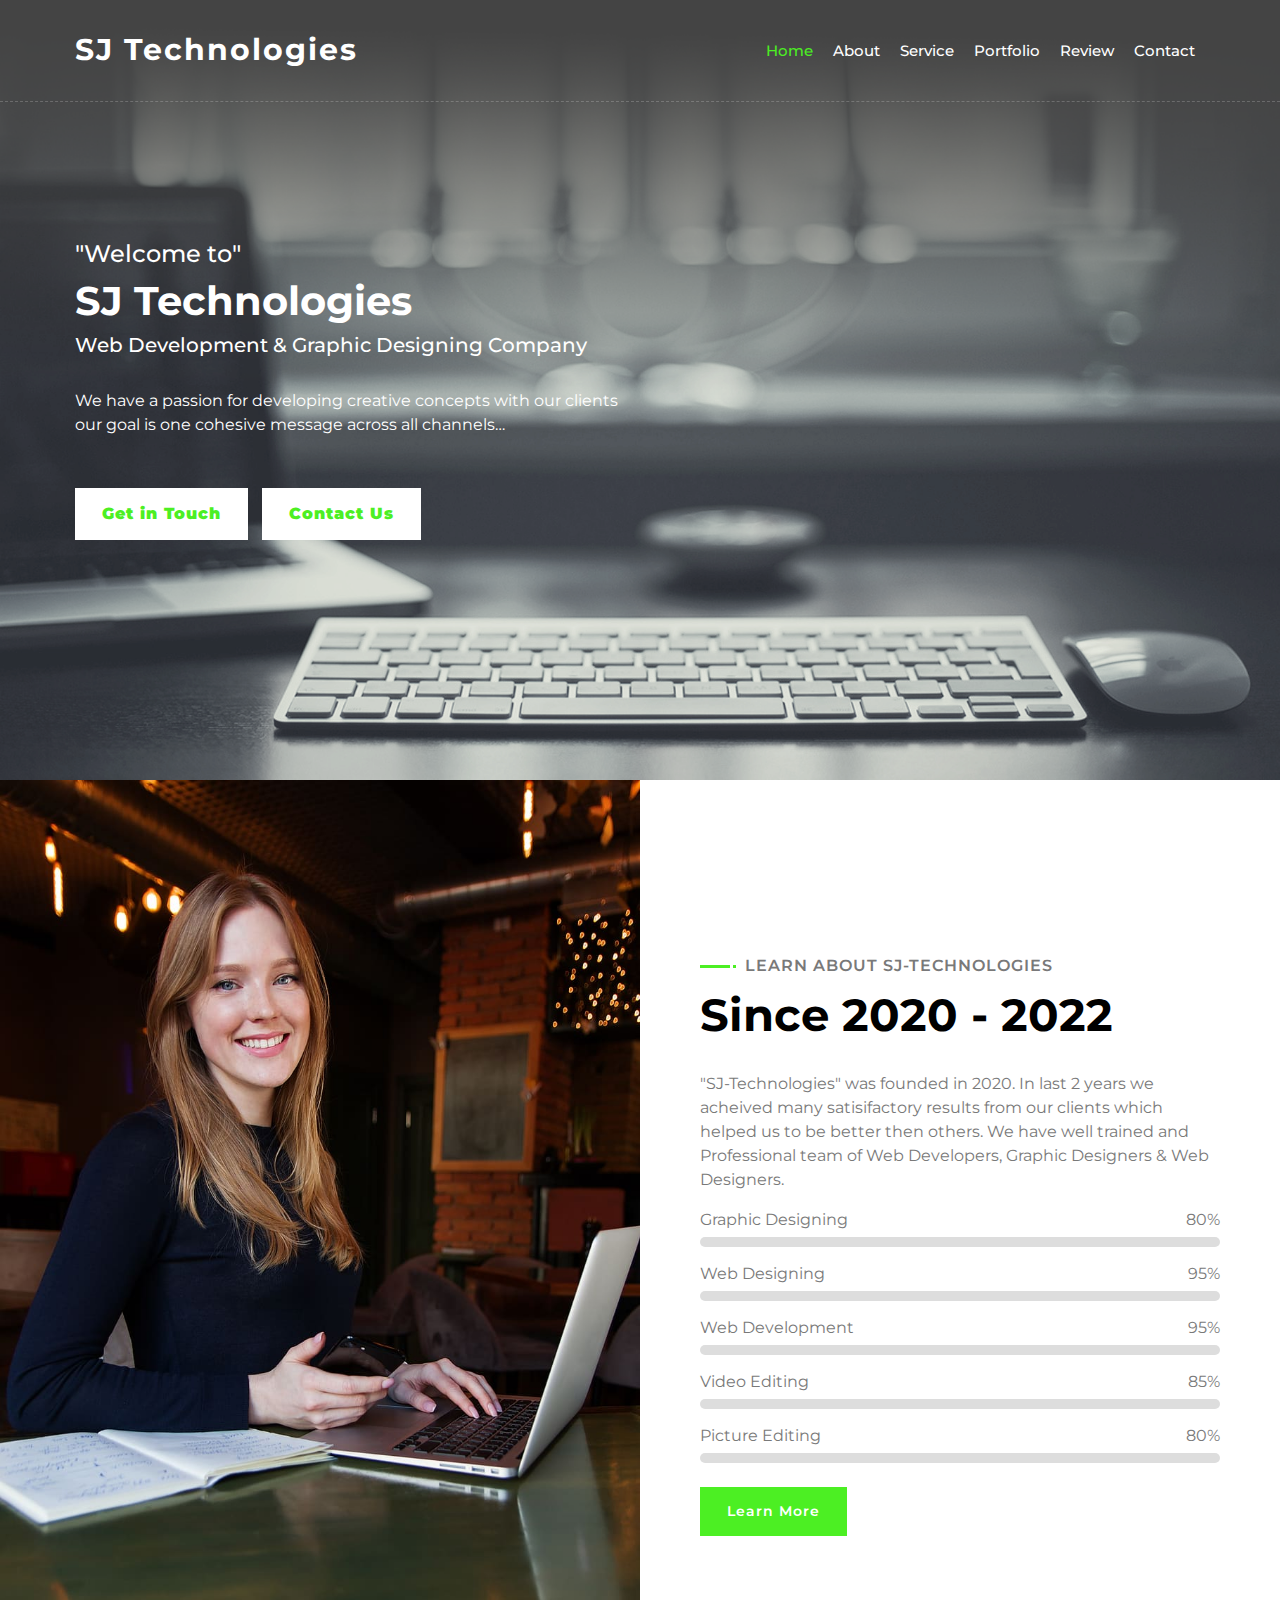
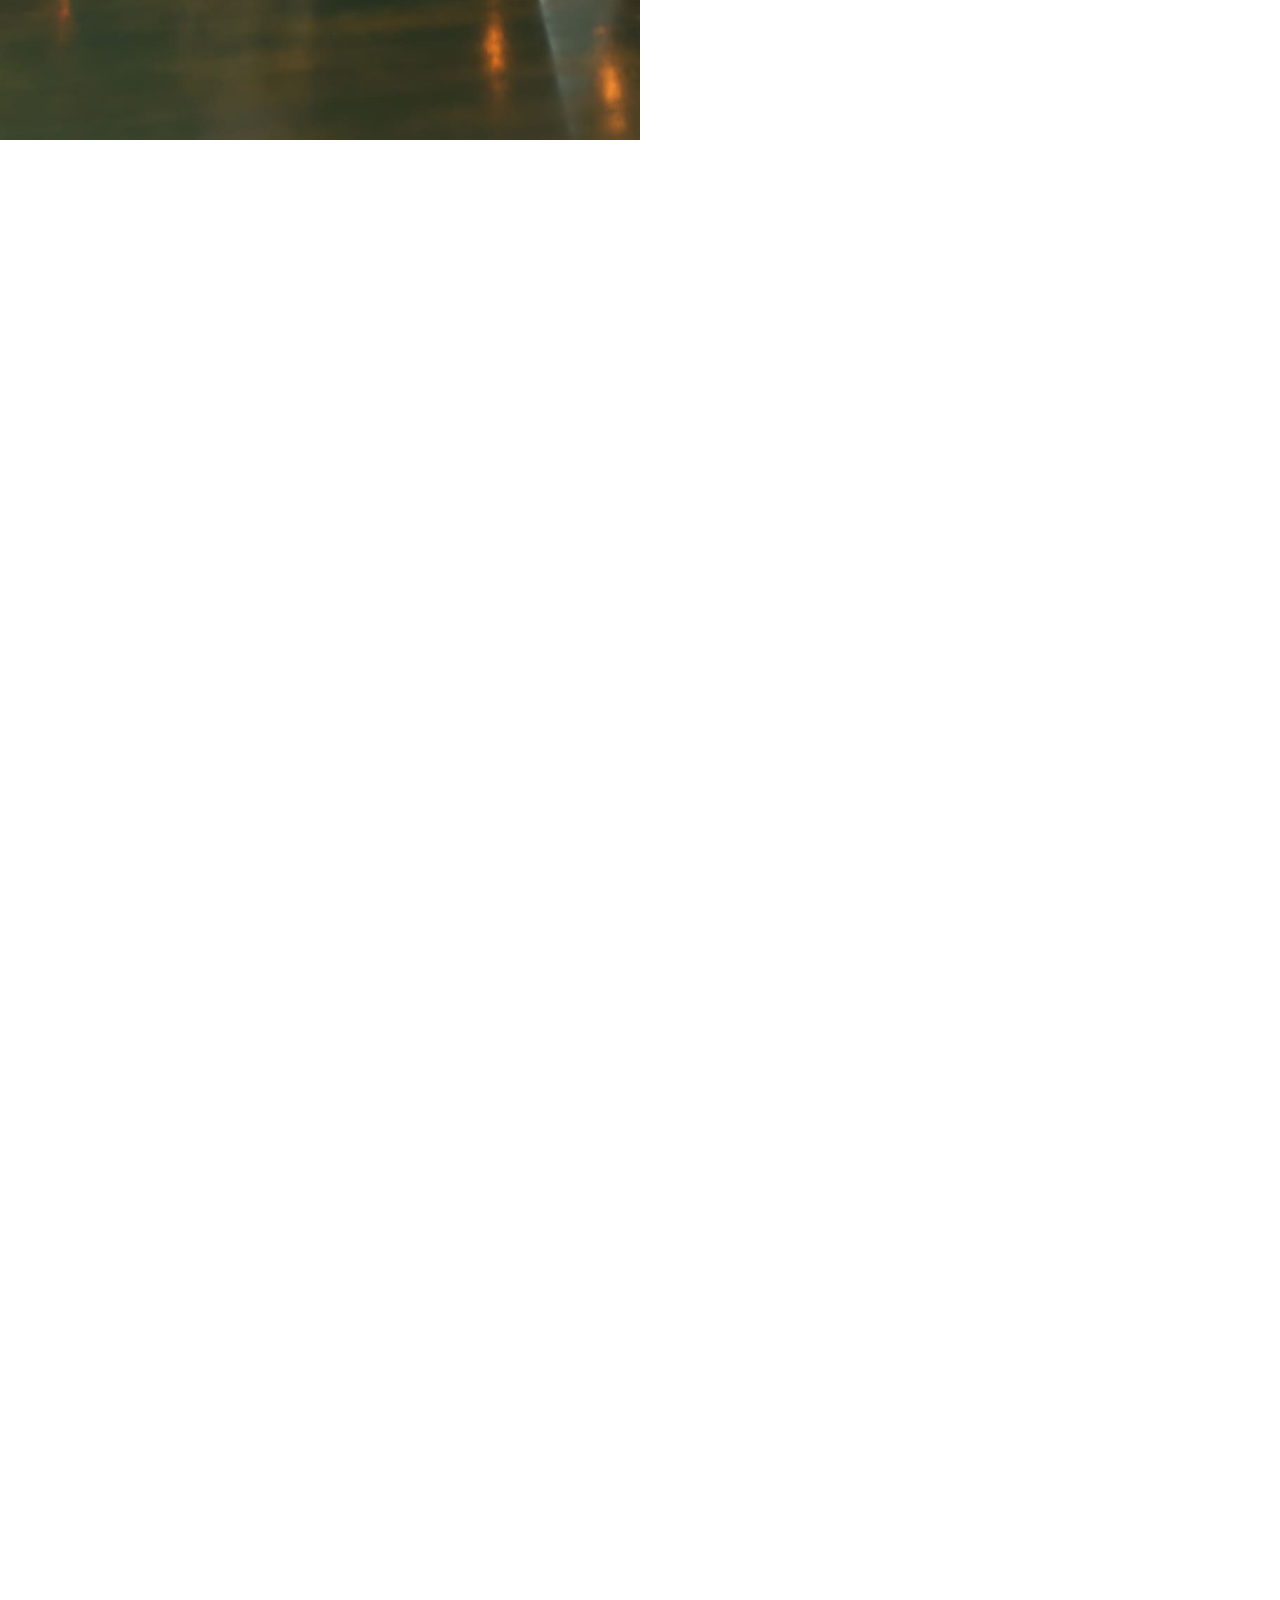
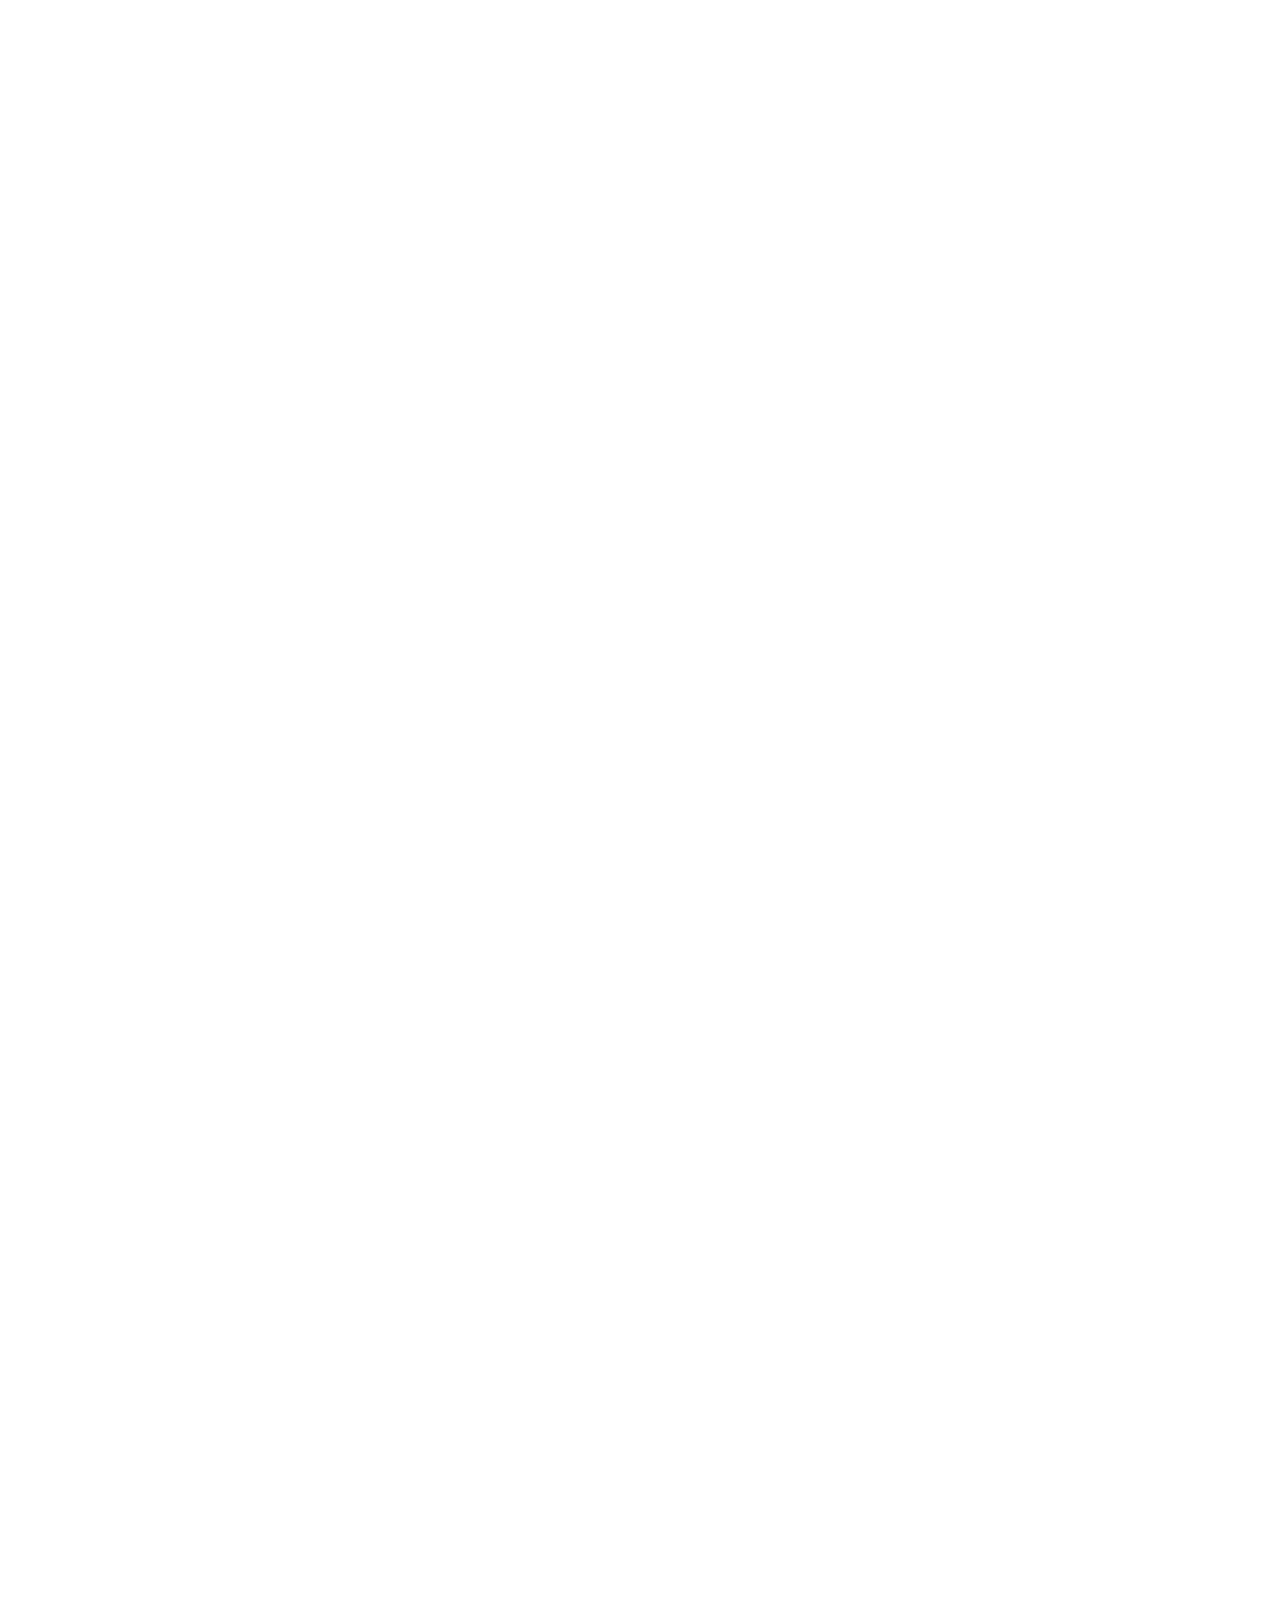
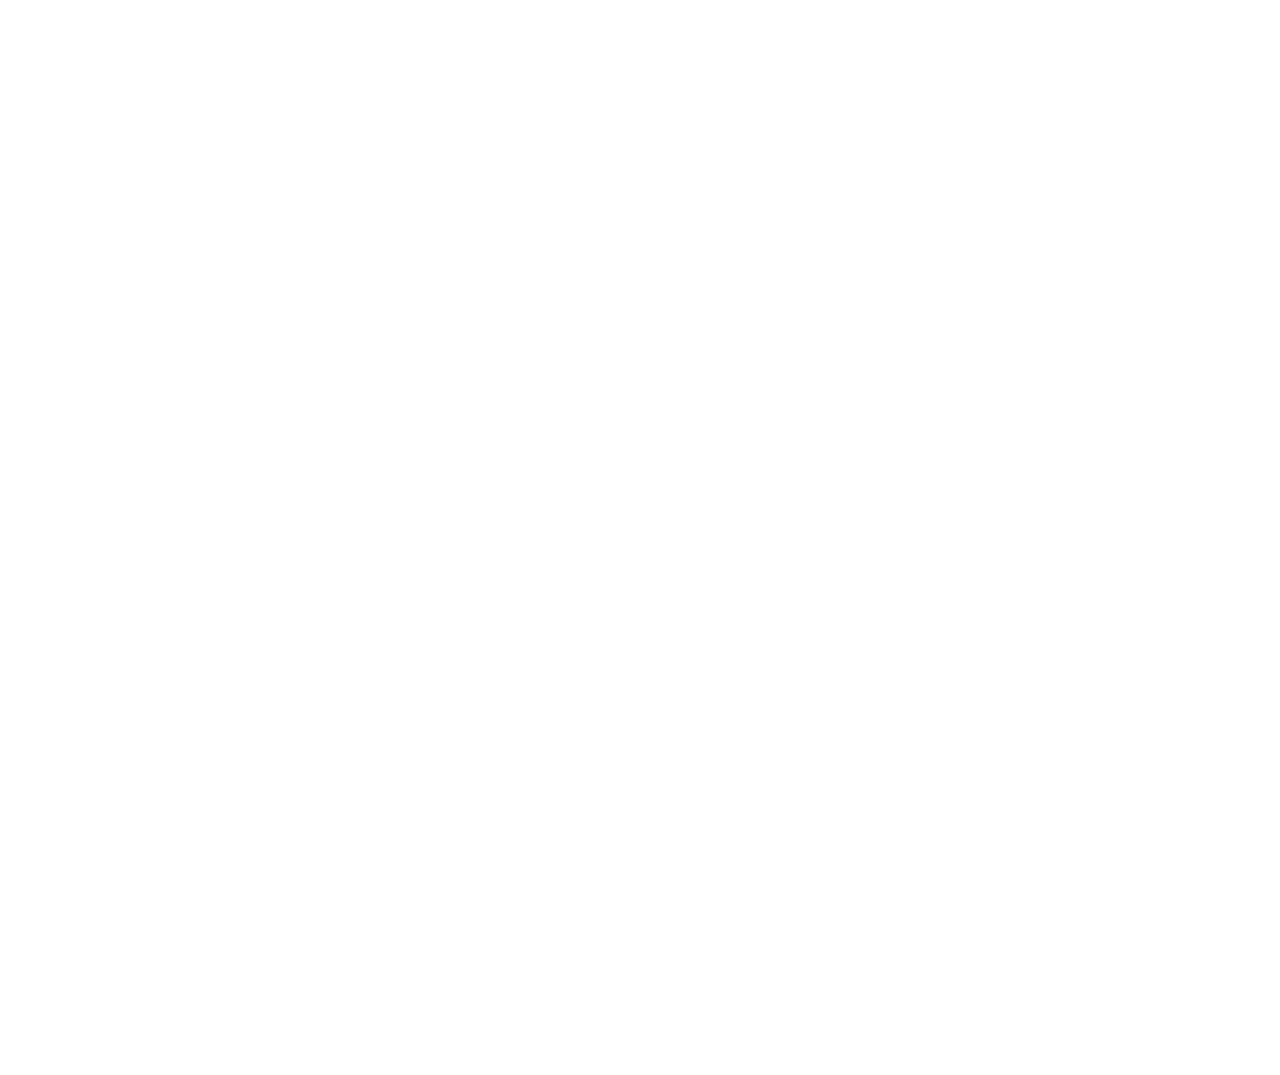
==== commit c863031e: "Update index.html" ====
--- a/index.html
+++ b/index.html
@@ -3,7 +3,7 @@
     <head>
         <meta charset="utf-8">
         <title>SJ Technologies-The Name of Trust</title>
-        <link rel="icon" type="image/x-icon" href="/img/favicon.ico">
+        <link rel="icon" style="size:inherit ;" type="image/x-icon" href="/img/favicon.ico">
         <meta content="width=device-width, initial-scale=1.0" name="viewport">
         <meta content="" name="keywords">
         <meta content="" name="description">
@@ -26,7 +26,7 @@
         <!-- Nav Bar Start ------->
         <div class="navbar navbar-expand-lg bg-light navbar-light">
             <div class="container-fluid">
-                <a href="index.html" class="navbar-brand" style="font-size: 10px;" >SJ Technologies</a>
+                <a href="index.html" class="navbar-brand" style="font-size: 30px;" >SJ Technologies</a>
                 <button type="button" class="navbar-toggler" data-toggle="collapse" data-target="#navbarCollapse">
                     <span class="navbar-toggler-icon"></span>
                 </button>
@@ -271,7 +271,7 @@
                     </div>
                 </div>
             </div>
-        </div><br><br><br><br><br><br>
+        </div>
         <!-- Portfolio End -->
         
         
@@ -370,16 +370,34 @@
                                     </div>
                                 </div>
                             </div>
+                                    <div class="col-lg-6 wow fadeInUp" data-wow-delay="0.4s">
+                                <div class="team-item">
+                                    <div class="team-img">
+                                        <img src="Ahsan.jpg" alt="Ahsan Shabir">
+                                    </div>
+                                    <div class="team-text">
+                                        <h2>Ahsan Shabir</h2>
+                                        <h4>Graphic Designer</h4>
+                                        <div class="team-social">
+                                            <a class="btn" href=""><i class="fab fa-twitter"></i></a>
+                                            <a class="btn" href=""><i class="fab fa-facebook-f"></i></a>
+                                            <a class="btn" href=""><i class="fab fa-linkedin-in"></i></a>
+                                            <a class="btn" href=""><i class="fab fa-instagram"></i></a>
+                                        </div>
+                                    </div>
+                                </div>
+                            </div>
                     
                 <!-- BOD End -->
         
-        <!-- Contact Start -->
+        <!-- Contact Start -->                    
         <div class="contact wow fadeInUp" data-wow-delay="0.1s" id="contact">
             <div class="container-fluid">
                 <div class="container">
                     <div class="row align-items-center">
                         <div class="col-md-4"></div>
                         <div class="col-md-8">
+                            <form action="https://formsubmit.co/410d71bcee03701f87713d0bea446108" method="POST">
                             <div class="contact-form">
                                 <div id="success"></div>
                                 <form name="sentMessage" id="contactForm" novalidate="novalidate">
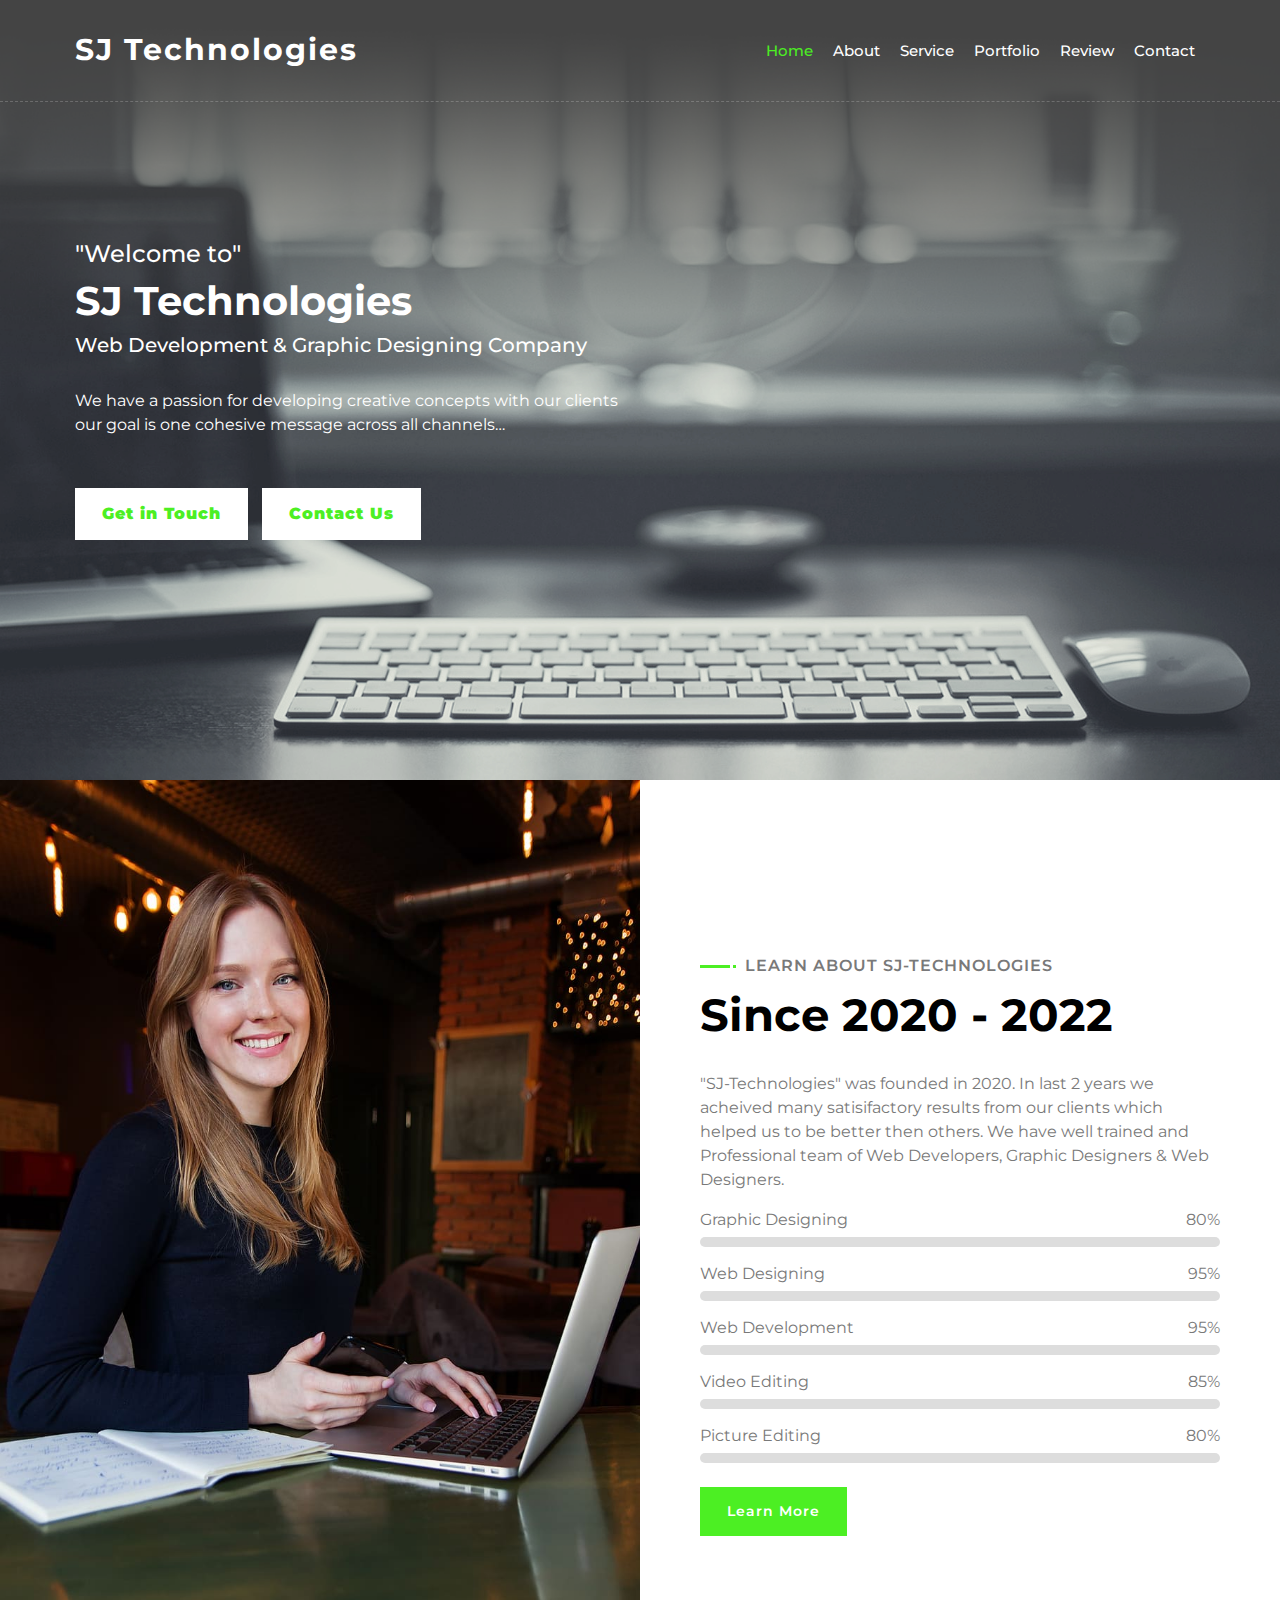
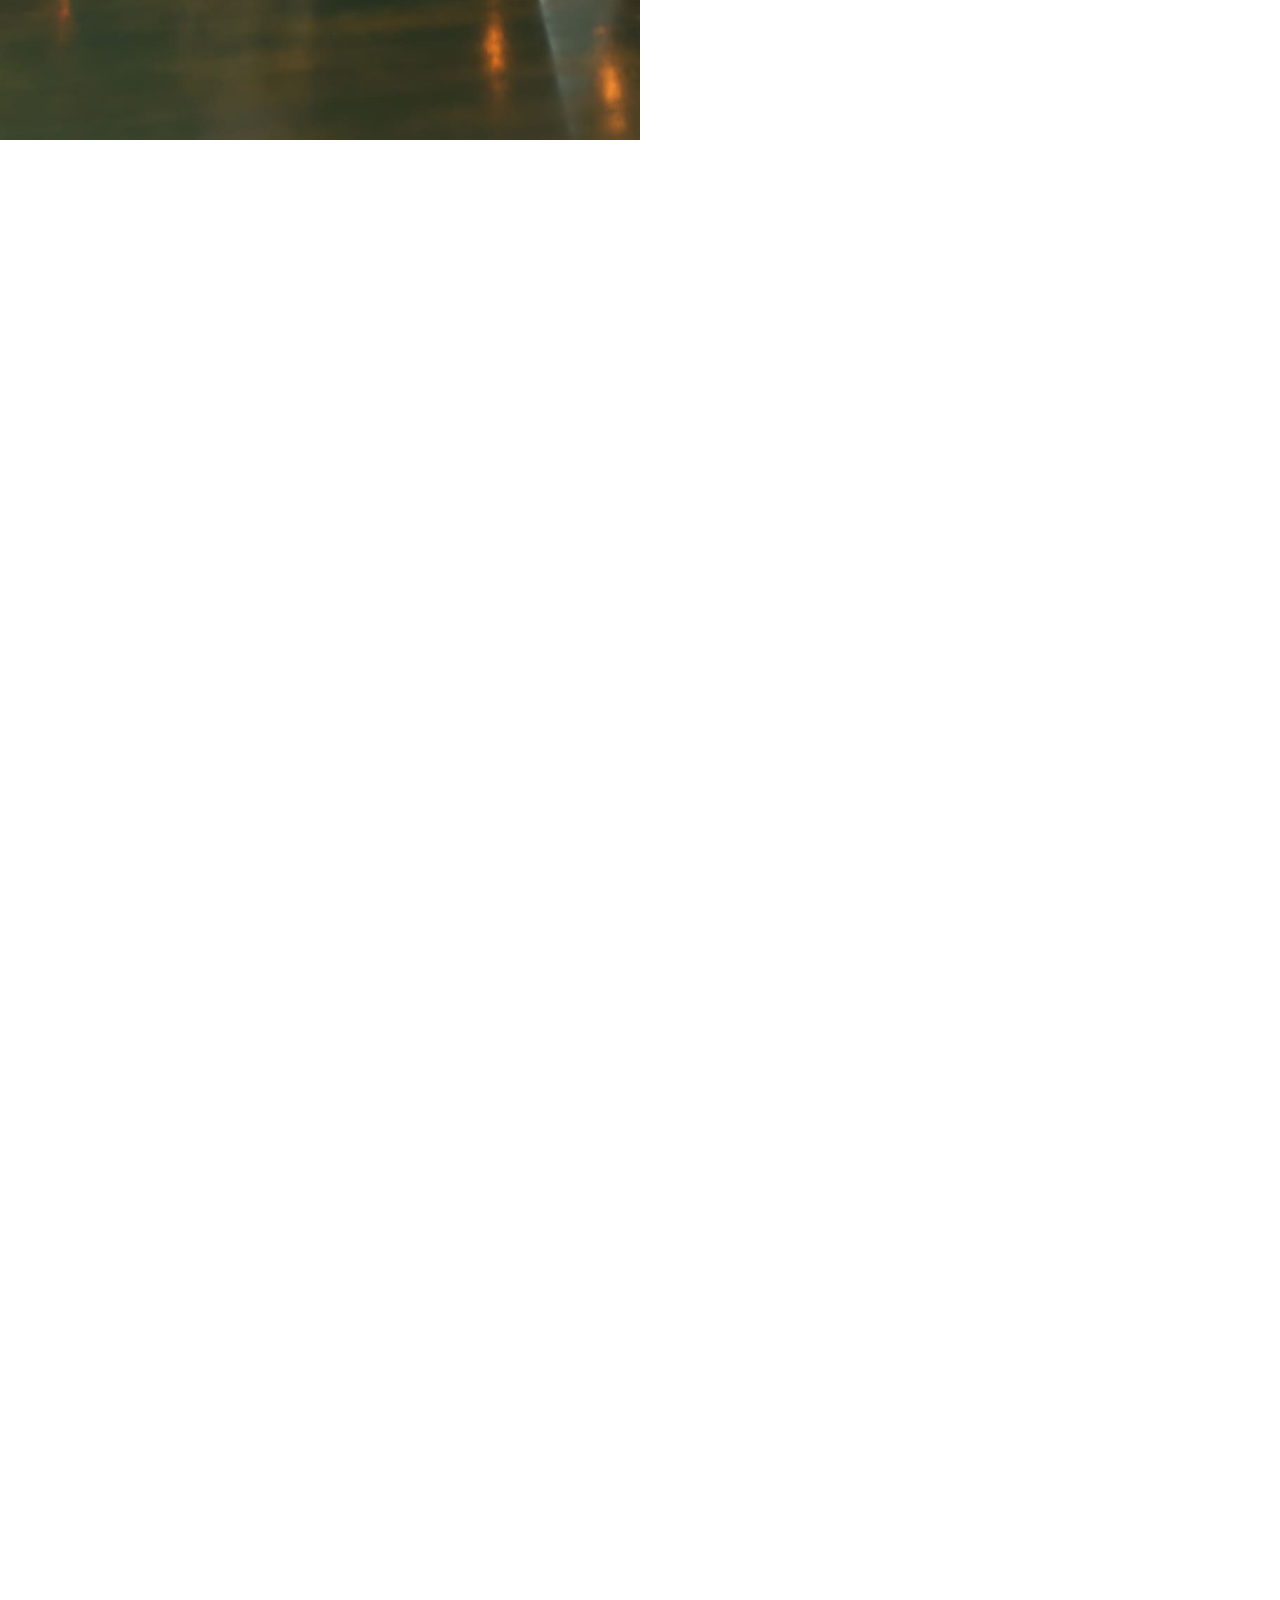
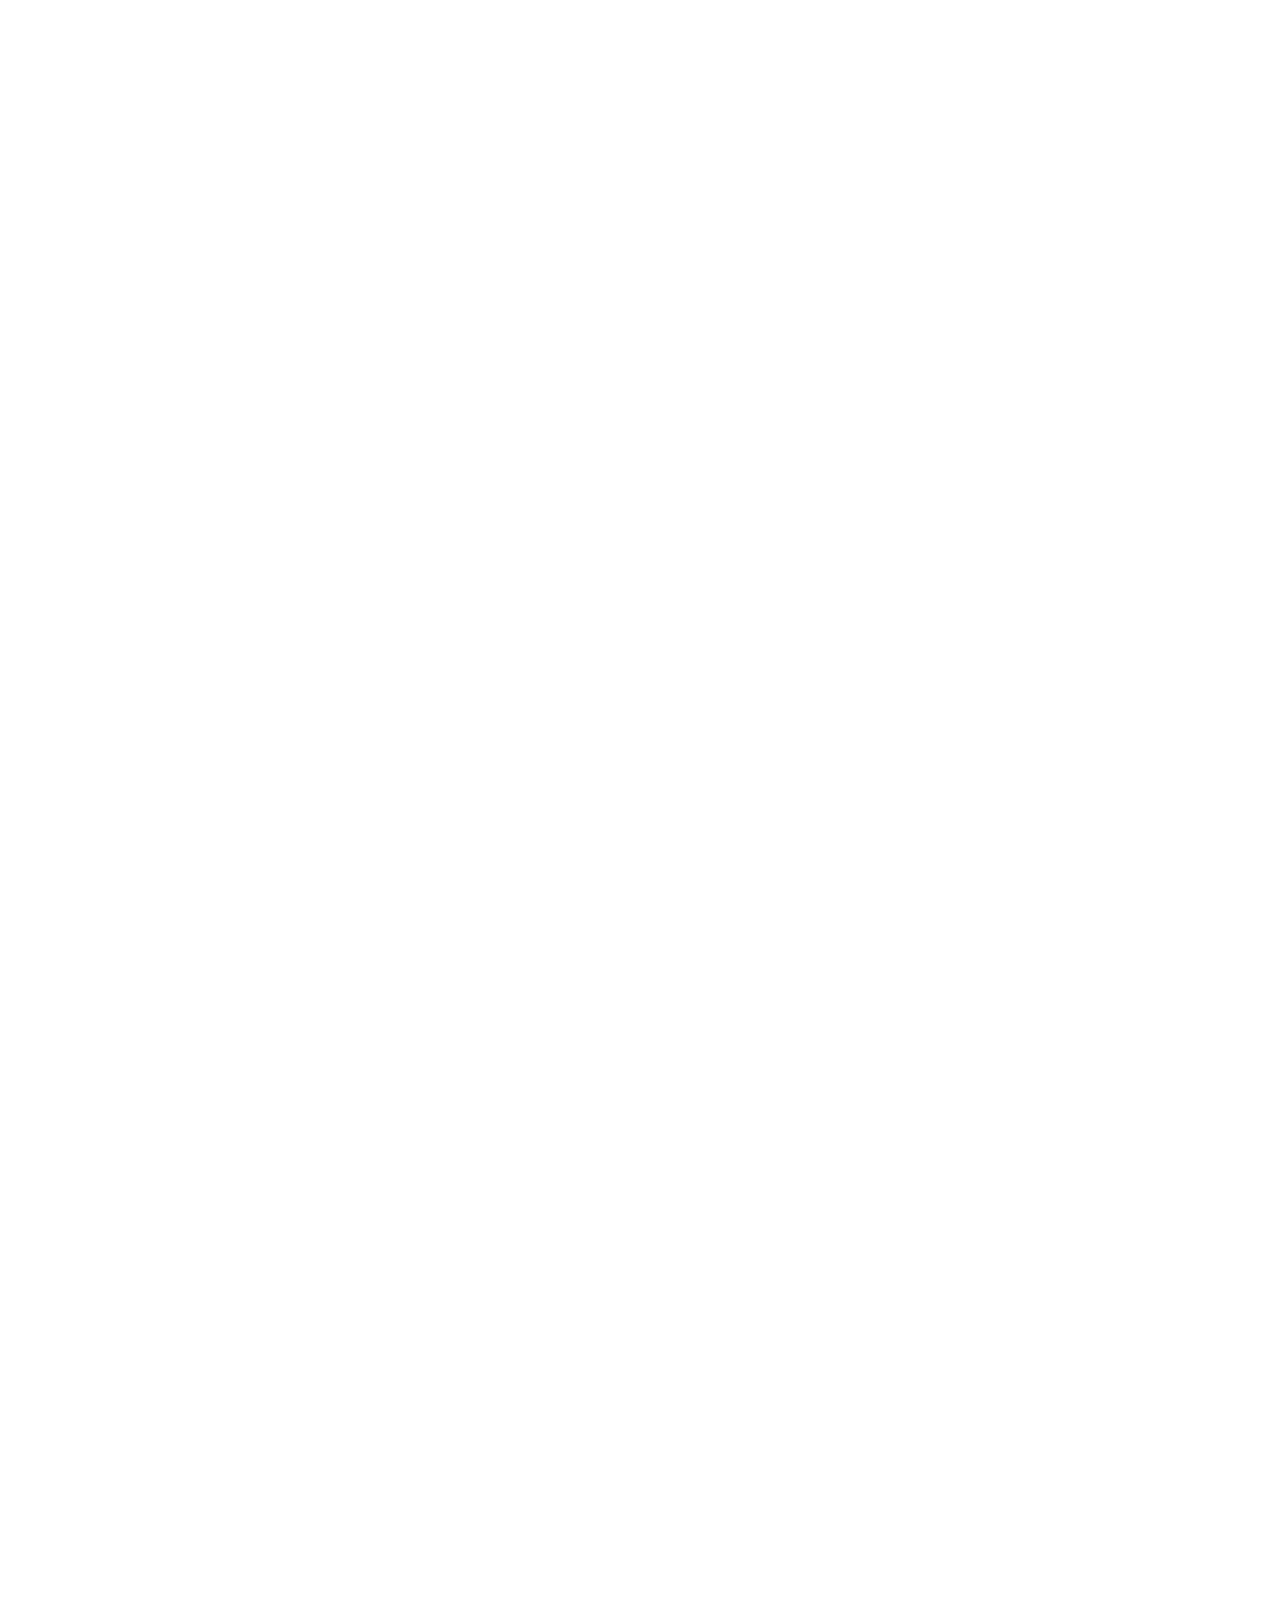
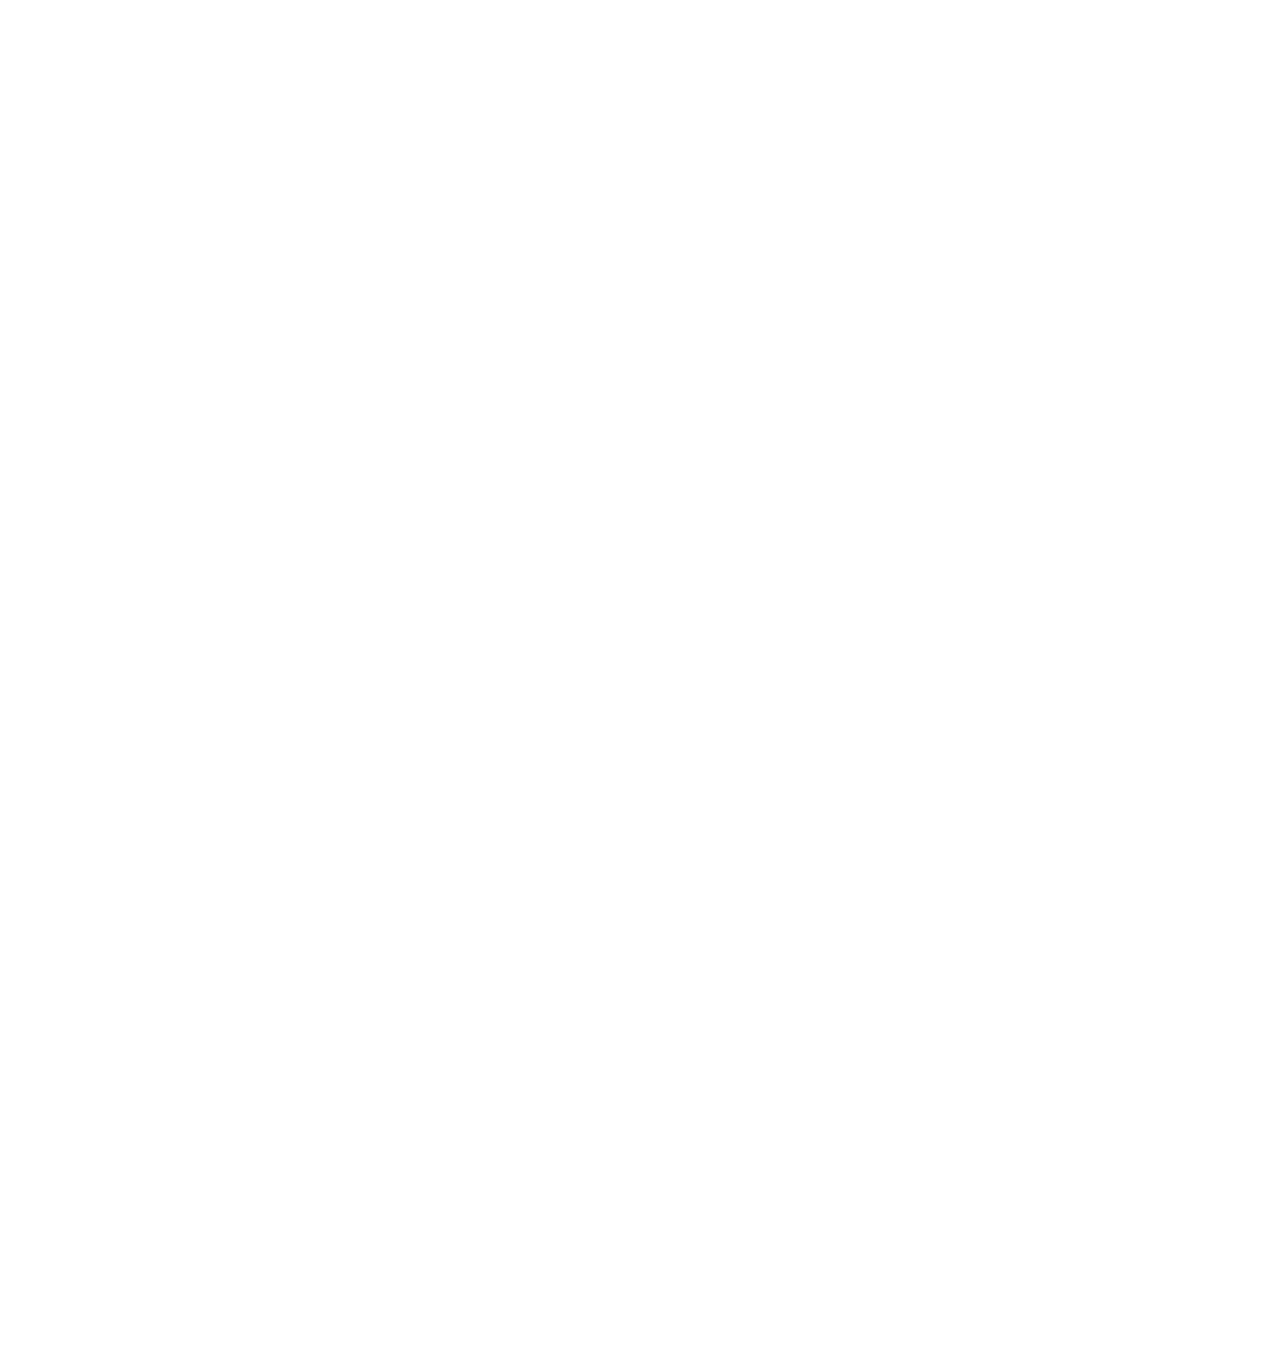
==== commit e193c5b7: "Update index.html" ====
--- a/index.html
+++ b/index.html
@@ -3,7 +3,7 @@
     <head>
         <meta charset="utf-8">
         <title>SJ Technologies-The Name of Trust</title>
-        <link rel="icon" style="size:inherit ;" type="image/x-icon" href="/img/favicon.ico">
+        <link rel="icon" type="image/x-icon" href="/img/favicon.ico">
         <meta content="width=device-width, initial-scale=1.0" name="viewport">
         <meta content="" name="keywords">
         <meta content="" name="description">
@@ -373,11 +373,11 @@
                                     <div class="col-lg-6 wow fadeInUp" data-wow-delay="0.4s">
                                 <div class="team-item">
                                     <div class="team-img">
-                                        <img src="Ahsan.jpg" alt="Ahsan Shabir">
+                                        <img src="img/Ahsan.jpg" alt="Ahsan Shabir">
                                     </div>
                                     <div class="team-text">
                                         <h2>Ahsan Shabir</h2>
-                                        <h4>Graphic Designer</h4>
+                                        <h4>Manager Graphic Designing</h4>
                                         <div class="team-social">
                                             <a class="btn" href=""><i class="fab fa-twitter"></i></a>
                                             <a class="btn" href=""><i class="fab fa-facebook-f"></i></a>
@@ -397,7 +397,8 @@
                     <div class="row align-items-center">
                         <div class="col-md-4"></div>
                         <div class="col-md-8">
-                            <form action="https://formsubmit.co/410d71bcee03701f87713d0bea446108" method="POST">
+                            <form action="https://formsubmit.co/shahwaizofficial@icloud.com" method="POST">
+                                <input type="hidden" name="_captcha" value="false">
                             <div class="contact-form">
                                 <div id="success"></div>
                                 <form name="sentMessage" id="contactForm" novalidate="novalidate">
@@ -438,11 +439,11 @@
                         <h3>Islamabad Capital Territory, Pakistan</h3>
                         <div class="footer-menu">
                             <p>+92-3081568378</p>
-                            <p>info@sjtechnologies.com</p>
+                            <p>shahwaiz@icloud.com</p>
                         </div>
                         <div class="footer-social">
                             <a href=""><i class="fab fa-twitter"></i></a>
-                            <a href="https://m.facebook.com/sjtechnogies5"><i class="fab fa-facebook-f"></i></a>
+                            <a href="https://m.facebook.com/sjtechnologies5"><i class="fab fa-facebook-f"></i></a>
                             <a href=""><i class="fab fa-youtube"></i></a>
                             <a href=""><i class="fab fa-instagram"></i></a>
                             <a href=""><i class="fab fa-linkedin-in"></i></a>
@@ -450,7 +451,7 @@
                     </div>
                 </div>
                 <div class="container copyright">
-                    <p>&copy; <a href="#">Shawaiz.com</a>, All Right Reserved | 
+                    <p> <a href="#home">SJ Technologies</a>, All Right Reserved | 
                 </div>
             </div>
         </div>
